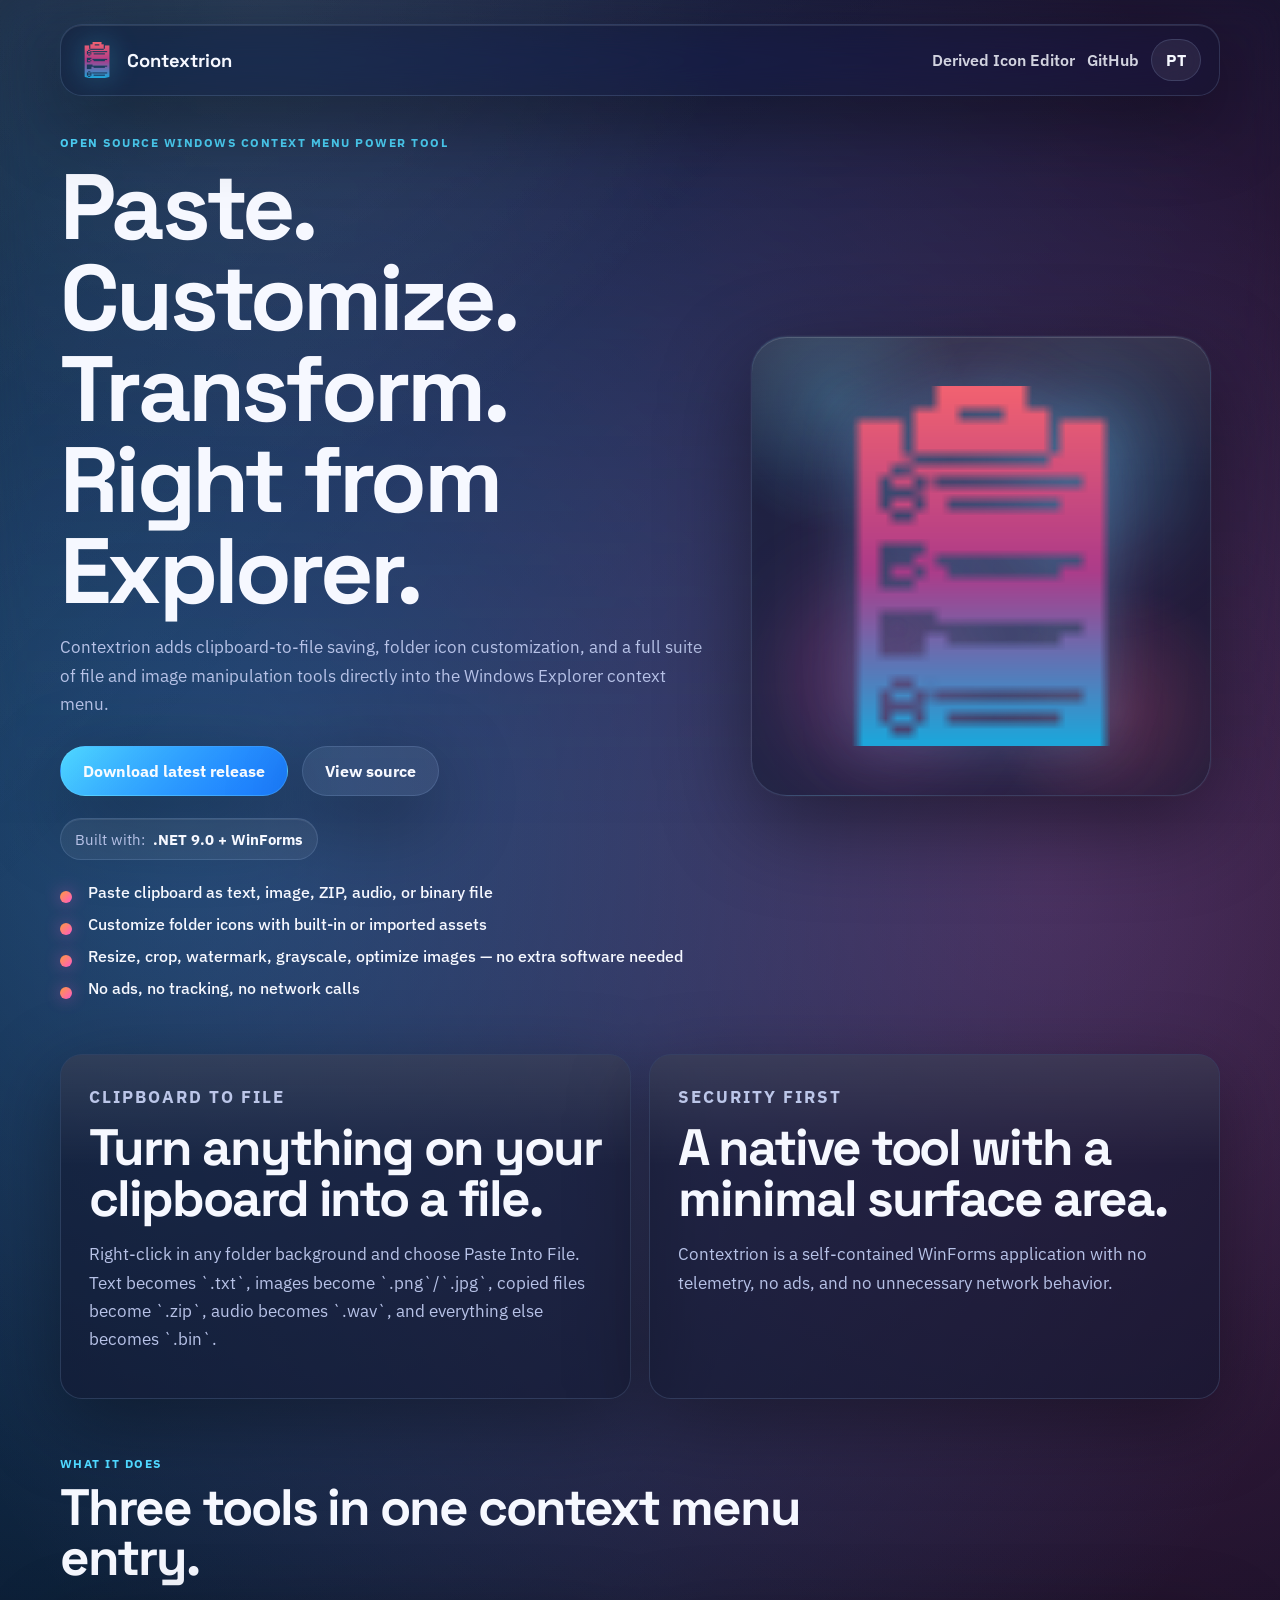
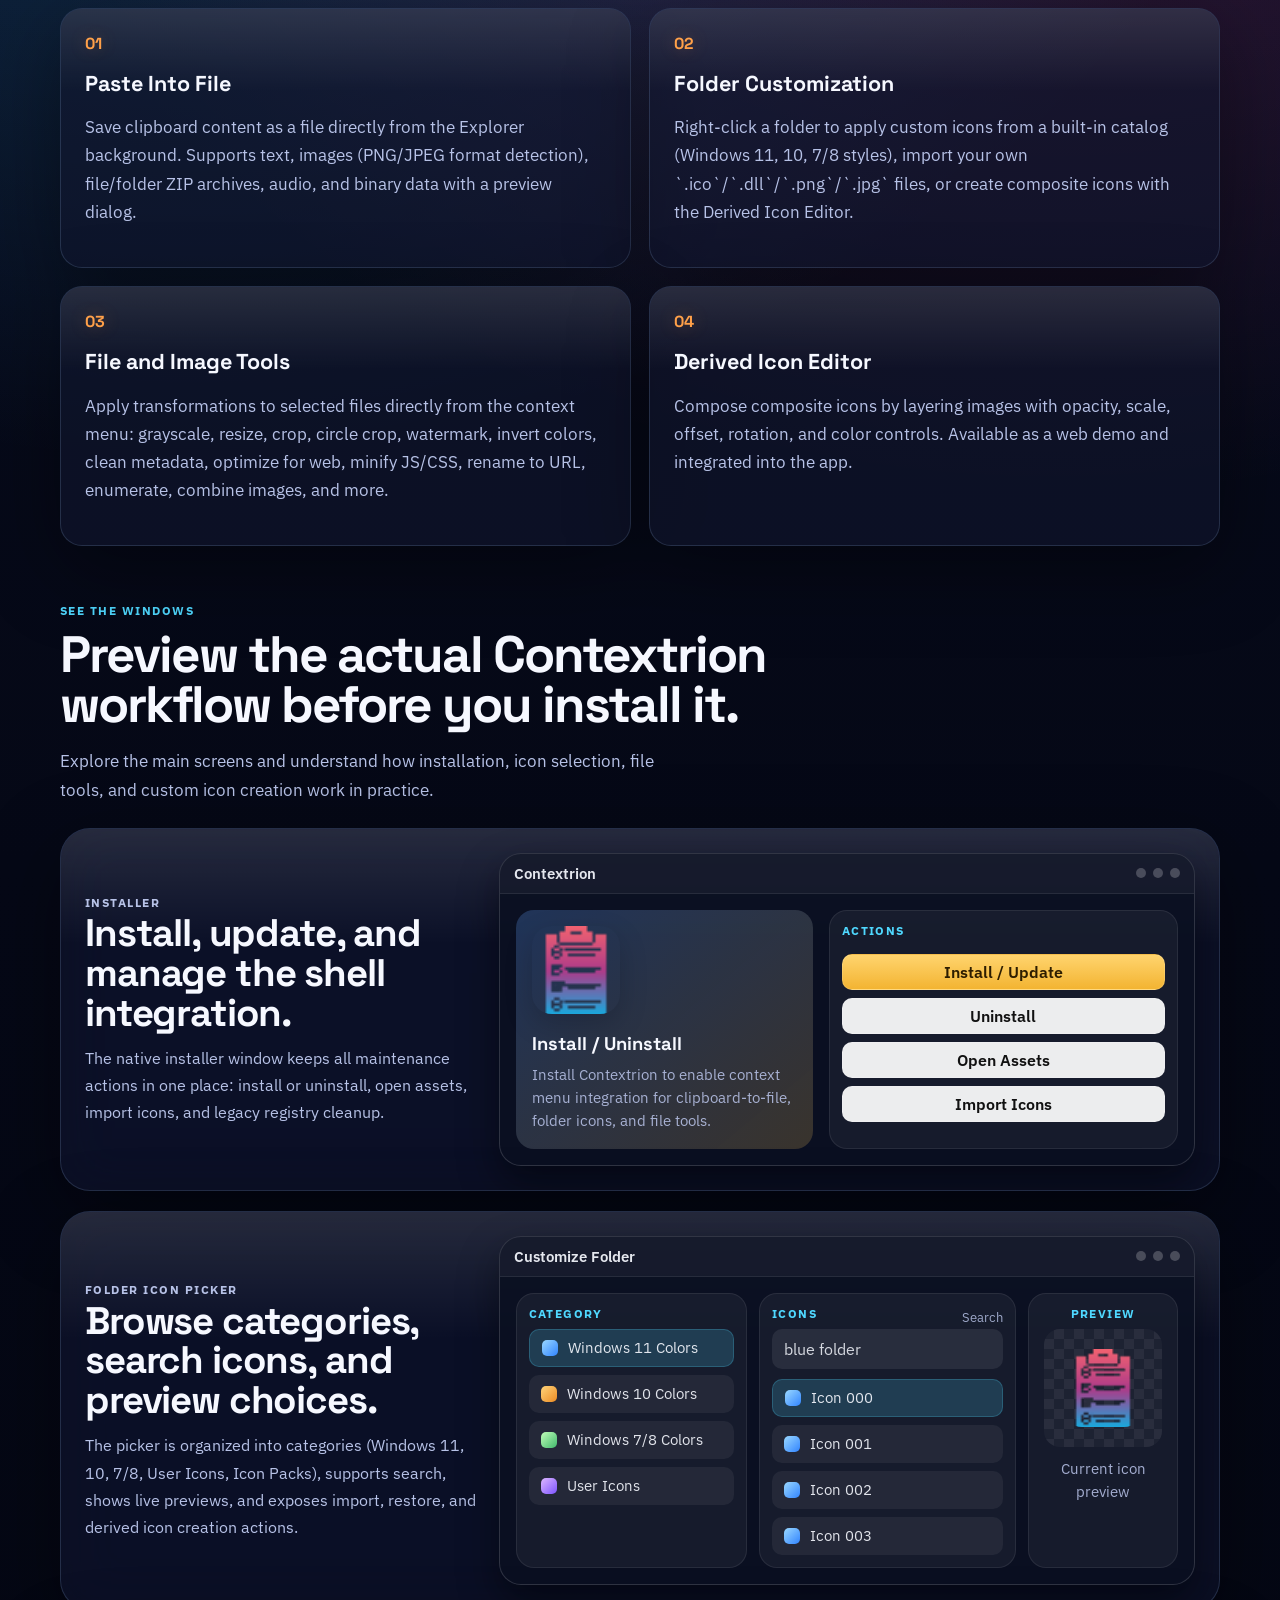
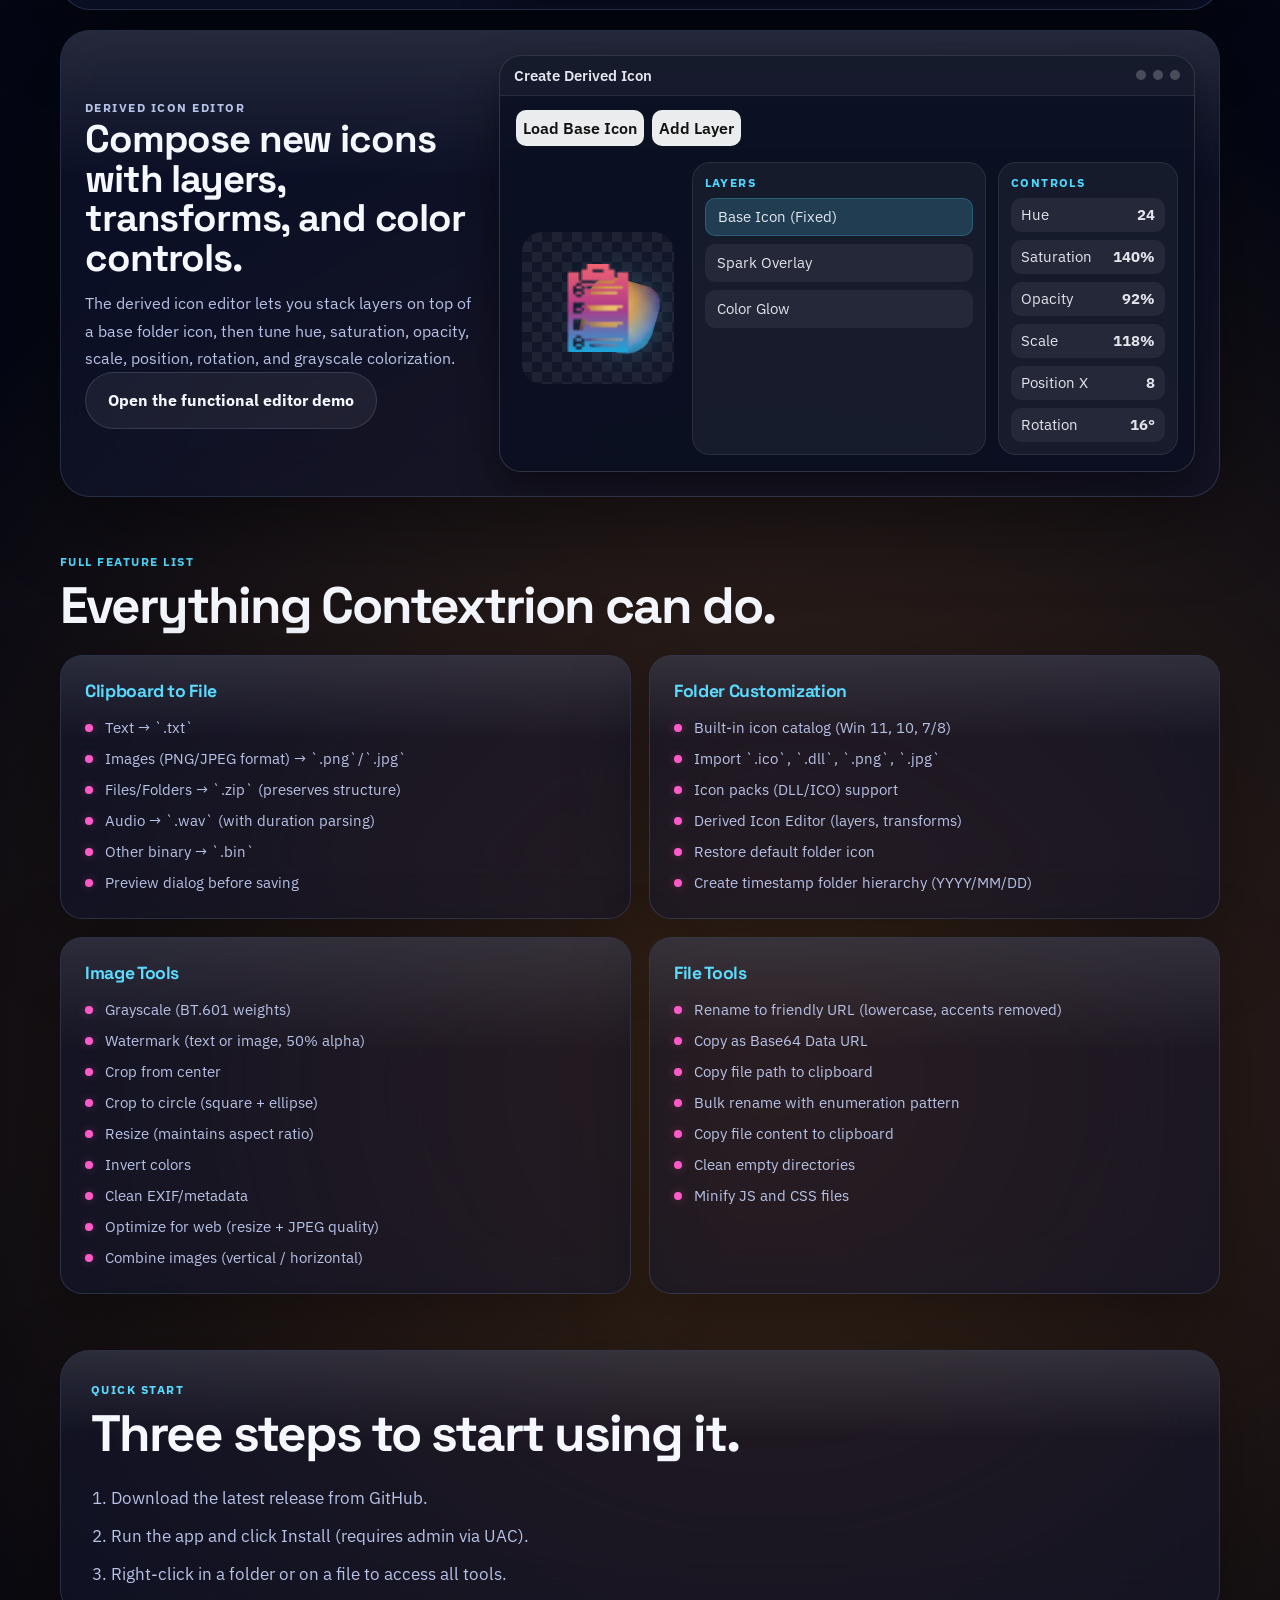
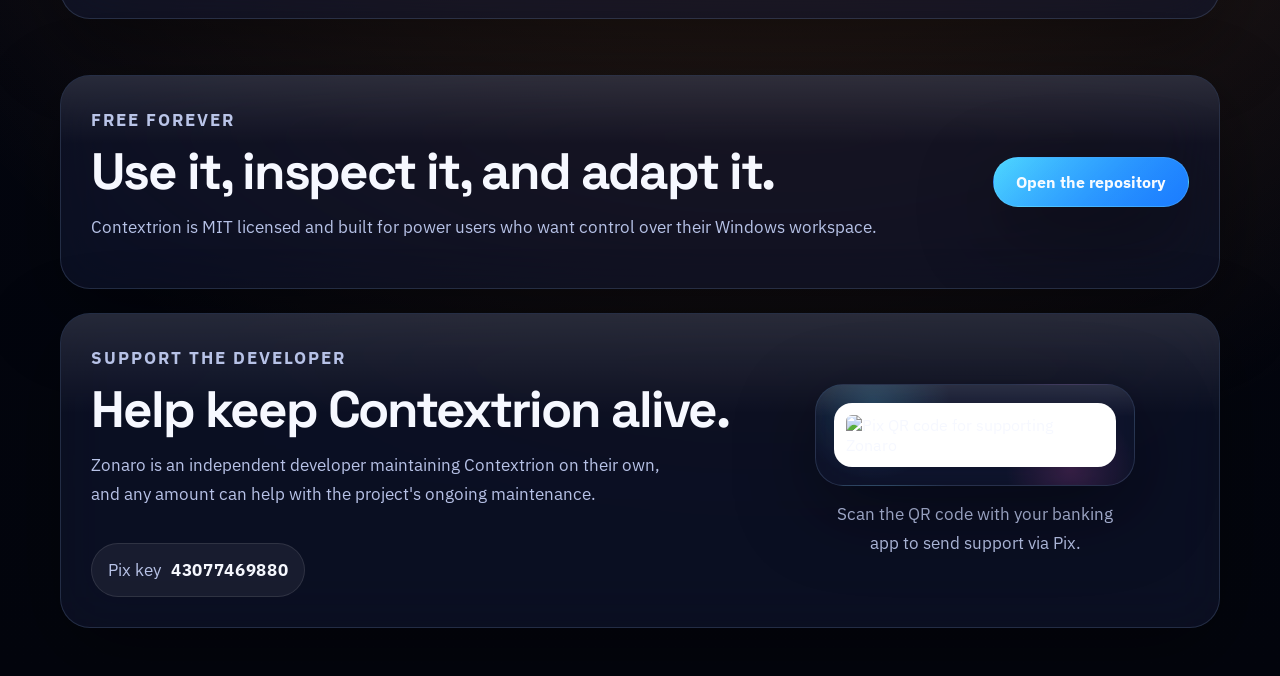
==== docs/index.html @ 63c1441b "Clean commit without large files" ====
<!DOCTYPE html>
<html lang="en">
<head>
  <meta charset="UTF-8">
  <meta name="viewport" content="width=device-width, initial-scale=1.0">
  <title>Contextrion | Clipboard to File, Folder Icons, and File Tools for Windows</title>
  <meta
    name="description"
    content="Contextrion is a free open source Windows app that saves clipboard content as files, customizes folder icons, and provides integrated file and image manipulation tools via the Explorer context menu."
  >
  <meta
    name="keywords"
    content="Contextrion, clipboard to file, Windows context menu, folder icon changer, image tools, resize, crop, watermark, Windows customization, paste into file, personalizar pastas, ícones de pasta, ferramentas de imagem"
  >
  <meta name="robots" content="index, follow">
  <meta name="author" content="Zonaro">
  <meta name="application-name" content="Contextrion">
  <meta name="theme-color" content="#0a1024">
  <meta property="og:type" content="website">
  <meta property="og:site_name" content="Contextrion">
  <meta property="og:title" content="Contextrion | Clipboard to File, Folder Icons, and File Tools for Windows">
  <meta
    property="og:description"
    content="Free open source Windows tool: save clipboard as files, customize folder icons, and access image/file manipulation tools directly from the Explorer context menu."
  >
  <meta property="og:image" content="icon.png">
  <meta property="og:image:alt" content="Contextrion application icon">
  <meta property="og:locale" content="en_US">
  <meta property="og:locale:alternate" content="pt_BR">
  <meta name="twitter:card" content="summary">
  <meta name="twitter:title" content="Contextrion | Clipboard to File, Folder Icons, and File Tools for Windows">
  <meta
    name="twitter:description"
    content="Free open source Windows tool: save clipboard as files, customize folder icons, and access image/file manipulation tools directly from the Explorer context menu."
  >
  <meta name="twitter:image" content="icon.png">
  <link rel="preconnect" href="https://fonts.googleapis.com">
  <link rel="preconnect" href="https://fonts.gstatic.com" crossorigin>
  <link
    href="https://fonts.googleapis.com/css2?family=Space+Grotesk:wght@400;500;700&family=IBM+Plex+Sans:wght@400;500;600&display=swap"
    rel="stylesheet"
  >
  <link rel="icon" type="image/x-icon" href="icon.ico">
  <link rel="icon" type="image/png" href="icon.png">
  <script type="application/ld+json">
    {
      "@context": "https://schema.org",
      "@type": "SoftwareApplication",
      "name": "Contextrion",
      "applicationCategory": "UtilitiesApplication",
      "operatingSystem": "Windows 10, Windows 11",
      "description": "Free open source Windows tool that saves clipboard content as files, customizes folder icons, and provides image/file manipulation tools via the Explorer context menu.",
      "inLanguage": ["en", "pt-BR"],
      "image": "https://github.com/zonaro/Contextrion/raw/main/docs/icon.png",
      "license": "https://opensource.org/licenses/MIT",
      "isAccessibleForFree": true,
      "author": {
        "@type": "Person",
        "name": "Zonaro"
      },
      "url": "https://github.com/zonaro/Contextrion"
    }
  </script>
  <link rel="stylesheet" href="styles.css">
</head>
<body>
  <div class="page-shell">
    <header class="topbar">
      <a class="brand" href="#top" aria-label="Contextrion home">
        <img class="brand-mark" src="icon.png" alt="Contextrion icon">
        <span class="brand-text">Contextrion</span>
      </a>
      <div class="topbar-actions">
        <a
          class="ghost-link"
          href="forms/editor.html"
          data-i18n="navEditor"
        >Derived Icon Editor</a>
        <a
          class="ghost-link"
          href="https://github.com/zonaro/Contextrion"
          target="_blank"
          rel="noreferrer"
          data-i18n="navGithub"
        >GitHub</a>
        <button class="language-switch" id="language-switch" type="button" aria-live="polite">
          <span data-i18n="languageButton">PT</span>
        </button>
      </div>
    </header>

    <main id="top">
      <section class="hero">
        <div class="hero-copy">
          <p class="eyebrow" data-i18n="eyebrow">Open source Windows context menu power tool</p>
          <h1 data-i18n="heroTitle">Paste. Customize. Transform. Right from Explorer.</h1>
          <p class="hero-text" data-i18n="heroText">
            Contextrion adds clipboard-to-file saving, folder icon customization, and a full suite of file and image manipulation tools directly into the Windows Explorer context menu.
          </p>
          <div class="hero-actions">
            <a
              class="button button-primary"
              href="https://github.com/zonaro/Contextrion/releases"
              target="_blank"
              rel="noreferrer"
              data-i18n="downloadCta"
            >Download latest release</a>
            <a
              class="button button-secondary"
              href="https://github.com/zonaro/Contextrion"
              target="_blank"
              rel="noreferrer"
              data-i18n="sourceCta"
            >View source</a>
          </div>
          <p class="version-badge">
            <span data-i18n="versionLabel">Built with:</span>
            <strong>.NET 9.0 + WinForms</strong>
          </p>
          <ul class="hero-points">
            <li data-i18n="heroPoint1">Paste clipboard as text, image, ZIP, audio, or binary file</li>
            <li data-i18n="heroPoint2">Customize folder icons with built-in or imported assets</li>
            <li data-i18n="heroPoint3">Resize, crop, watermark, grayscale, optimize images — no extra software needed</li>
            <li data-i18n="heroPoint4">No ads, no tracking, no network calls</li>
          </ul>
        </div>

        <div class="hero-visual">
          <div class="visual-card">
            <img
              src="icon.png"
              alt="Contextrion application icon"
              data-i18n-alt="heroImageAlt"
            >
            <div class="visual-glow visual-glow-a"></div>
            <div class="visual-glow visual-glow-b"></div>
          </div>
        </div>
      </section>

      <section class="info-grid">
        <article class="info-card">
          <p class="card-kicker" data-i18n="clipboardKicker">Clipboard to File</p>
          <h2 data-i18n="clipboardTitle">Turn anything on your clipboard into a file.</h2>
          <p data-i18n="clipboardText">
            Right-click in any folder background and choose Paste Into File. Text becomes `.txt`, images become `.png`/`.jpg`, copied files become `.zip`, audio becomes `.wav`, and everything else becomes `.bin`.
          </p>
        </article>
        <article class="info-card">
          <p class="card-kicker" data-i18n="securityKicker">Security first</p>
          <h2 data-i18n="securityTitle">A native tool with a minimal surface area.</h2>
          <p data-i18n="securityText">
            Contextrion is a self-contained WinForms application with no telemetry, no ads, and no unnecessary network behavior.
          </p>
        </article>
      </section>

      <section class="features">
        <div class="section-heading">
          <p class="eyebrow" data-i18n="sectionEyebrow">What it does</p>
          <h2 data-i18n="sectionTitle">Three tools in one context menu entry.</h2>
        </div>
        <div class="feature-list">
          <article class="feature-item">
            <span class="feature-number">01</span>
            <h3 data-i18n="feature1Title">Paste Into File</h3>
            <p data-i18n="feature1Text">
              Save clipboard content as a file directly from the Explorer background. Supports text, images (PNG/JPEG format detection), file/folder ZIP archives, audio, and binary data with a preview dialog.
            </p>
          </article>
          <article class="feature-item">
            <span class="feature-number">02</span>
            <h3 data-i18n="feature2Title">Folder Customization</h3>
            <p data-i18n="feature2Text">
              Right-click a folder to apply custom icons from a built-in catalog (Windows 11, 10, 7/8 styles), import your own `.ico`/`.dll`/`.png`/`.jpg` files, or create composite icons with the Derived Icon Editor.
            </p>
          </article>
          <article class="feature-item">
            <span class="feature-number">03</span>
            <h3 data-i18n="feature3Title">File and Image Tools</h3>
            <p data-i18n="feature3Text">
              Apply transformations to selected files directly from the context menu: grayscale, resize, crop, circle crop, watermark, invert colors, clean metadata, optimize for web, minify JS/CSS, rename to URL, enumerate, combine images, and more.
            </p>
          </article>
          <article class="feature-item">
            <span class="feature-number">04</span>
            <h3 data-i18n="feature4Title">Derived Icon Editor</h3>
            <p data-i18n="feature4Text">
              Compose composite icons by layering images with opacity, scale, offset, rotation, and color controls. Available as a web demo and integrated into the app.
            </p>
          </article>
        </div>
      </section>

      <section class="window-showcase">
        <div class="section-heading">
          <p class="eyebrow" data-i18n="showcaseEyebrow">See the windows</p>
          <h2 data-i18n="showcaseTitle">Preview the actual Contextrion workflow before you install it.</h2>
          <p class="showcase-intro" data-i18n="showcaseText">
            Explore the main screens and understand how installation, icon selection, file tools, and custom icon creation work in practice.
          </p>
        </div>

        <div class="showcase-grid">
          <article class="demo-card">
            <div class="demo-copy">
              <p class="card-kicker" data-i18n="installerKicker">Installer</p>
              <h3 data-i18n="installerTitle">Install, update, and manage the shell integration.</h3>
              <p data-i18n="installerText">
                The native installer window keeps all maintenance actions in one place: install or uninstall, open assets, import icons, and legacy registry cleanup.
              </p>
            </div>
            <div class="demo-window installer-demo" aria-label="Installer window preview">
              <div class="demo-window-titlebar">
                <span>Contextrion</span>
                <div class="window-dots" aria-hidden="true"><span></span><span></span><span></span></div>
              </div>
              <div class="installer-demo-body">
                <div class="installer-demo-hero">
                  <img src="icon.png" alt="Contextrion icon" data-i18n-alt="installerIconAlt">
                  <h4>Install / Uninstall</h4>
                  <p data-i18n="installerDemoCaption">Install Contextrion to enable context menu integration for clipboard-to-file, folder icons, and file tools.</p>
                </div>
                <div class="installer-demo-actions">
                  <span class="demo-panel-title" data-i18n="actionsLabel">Actions</span>
                  <button class="demo-button demo-button-primary">Install / Update</button>
                  <button class="demo-button">Uninstall</button>
                  <button class="demo-button">Open Assets</button>
                  <button class="demo-button">Import Icons</button>
                </div>
              </div>
            </div>
          </article>

          <article class="demo-card">
            <div class="demo-copy">
              <p class="card-kicker" data-i18n="pickerKicker">Folder Icon Picker</p>
              <h3 data-i18n="pickerTitle">Browse categories, search icons, and preview choices.</h3>
              <p data-i18n="pickerText">
                The picker is organized into categories (Windows 11, 10, 7/8, User Icons, Icon Packs), supports search, shows live previews, and exposes import, restore, and derived icon creation actions.
              </p>
            </div>
            <div class="demo-window picker-demo" aria-label="Icon picker window preview">
              <div class="demo-window-titlebar">
                <span>Customize Folder</span>
                <div class="window-dots" aria-hidden="true"><span></span><span></span><span></span></div>
              </div>
              <div class="picker-demo-body">
                <div class="picker-column">
                  <span class="demo-panel-title" data-i18n="categoryLabel">Category</span>
                  <div class="demo-list">
                    <div class="demo-list-item active"><span class="demo-swatch blue"></span>Windows 11 Colors</div>
                    <div class="demo-list-item"><span class="demo-swatch warm"></span>Windows 10 Colors</div>
                    <div class="demo-list-item"><span class="demo-swatch green"></span>Windows 7/8 Colors</div>
                    <div class="demo-list-item"><span class="demo-swatch violet"></span>User Icons</div>
                  </div>
                </div>
                <div class="picker-column">
                  <div class="picker-topline">
                    <span class="demo-panel-title" data-i18n="iconsLabel">Icons</span>
                    <span class="picker-search" data-i18n="searchLabel">Search</span>
                  </div>
                  <div class="picker-searchbox">blue folder</div>
                  <div class="demo-list">
                    <div class="demo-list-item active"><span class="demo-swatch blue"></span>Icon 000</div>
                    <div class="demo-list-item"><span class="demo-swatch blue"></span>Icon 001</div>
                    <div class="demo-list-item"><span class="demo-swatch blue"></span>Icon 002</div>
                    <div class="demo-list-item"><span class="demo-swatch blue"></span>Icon 003</div>
                  </div>
                </div>
                <div class="picker-preview">
                  <span class="demo-panel-title" data-i18n="previewLabel">Preview</span>
                  <div class="picker-preview-box">
                    <img src="icon.png" alt="Contextrion icon" data-i18n-alt="pickerPreviewAlt">
                  </div>
                  <p data-i18n="pickerPreviewText">Current icon preview</p>
                </div>
              </div>
            </div>
          </article>

          <article class="demo-card">
            <div class="demo-copy">
              <p class="card-kicker" data-i18n="editorKicker">Derived Icon Editor</p>
              <h3 data-i18n="editorTitle">Compose new icons with layers, transforms, and color controls.</h3>
              <p data-i18n="editorText">
                The derived icon editor lets you stack layers on top of a base folder icon, then tune hue, saturation, opacity, scale, position, rotation, and grayscale colorization.
              </p>
              <p class="demo-link-row">
                <a class="button button-secondary demo-link-button" href="forms/editor.html" data-i18n="editorOpenLink">Open the functional editor demo</a>
              </p>
            </div>
            <div class="demo-window editor-demo" aria-label="Derived icon editor preview">
              <div class="demo-window-titlebar">
                <span>Create Derived Icon</span>
                <div class="window-dots" aria-hidden="true"><span></span><span></span><span></span></div>
              </div>
              <div class="editor-demo-toolbar">
                <button class="demo-chip" data-i18n="loadBaseLabel">Load Base Icon</button>
                <button class="demo-chip" data-i18n="addLayerLabel">Add Layer</button>
              </div>
              <div class="editor-demo-body">
                <div class="editor-preview">
                  <div class="editor-canvas">
                    <img class="editor-base" src="icon.png" alt="Contextrion icon" data-i18n-alt="editorPreviewAlt">
                    <div class="editor-overlay"></div>
                  </div>
                </div>
                <div class="editor-layers">
                  <span class="demo-panel-title" data-i18n="layersLabel">Layers</span>
                  <div class="demo-list">
                    <div class="demo-list-item active">Base Icon (Fixed)</div>
                    <div class="demo-list-item">Spark Overlay</div>
                    <div class="demo-list-item">Color Glow</div>
                  </div>
                </div>
                <div class="editor-controls">
                  <span class="demo-panel-title" data-i18n="controlsLabel">Controls</span>
                  <div class="control-row"><span>Hue</span><strong>24</strong></div>
                  <div class="control-row"><span>Saturation</span><strong>140%</strong></div>
                  <div class="control-row"><span>Opacity</span><strong>92%</strong></div>
                  <div class="control-row"><span>Scale</span><strong>118%</strong></div>
                  <div class="control-row"><span>Position X</span><strong>8</strong></div>
                  <div class="control-row"><span>Rotation</span><strong>16°</strong></div>
                </div>
              </div>
            </div>
          </article>
        </div>
      </section>

      <section class="feature-matrix">
        <div class="section-heading">
          <p class="eyebrow" data-i18n="matrixEyebrow">Full feature list</p>
          <h2 data-i18n="matrixTitle">Everything Contextrion can do.</h2>
        </div>
        <div class="matrix-grid">
          <div class="matrix-category">
            <h3 data-i18n="matrixClipboard">Clipboard to File</h3>
            <ul>
              <li data-i18n="matrix1">Text → `.txt`</li>
              <li data-i18n="matrix2">Images (PNG/JPEG format) → `.png`/`.jpg`</li>
              <li data-i18n="matrix3">Files/Folders → `.zip` (preserves structure)</li>
              <li data-i18n="matrix4">Audio → `.wav` (with duration parsing)</li>
              <li data-i18n="matrix5">Other binary → `.bin`</li>
              <li data-i18n="matrix6">Preview dialog before saving</li>
            </ul>
          </div>
          <div class="matrix-category">
            <h3 data-i18n="matrixFolder">Folder Customization</h3>
            <ul>
              <li data-i18n="matrix7">Built-in icon catalog (Win 11, 10, 7/8)</li>
              <li data-i18n="matrix8">Import `.ico`, `.dll`, `.png`, `.jpg`</li>
              <li data-i18n="matrix9">Icon packs (DLL/ICO) support</li>
              <li data-i18n="matrix10">Derived Icon Editor (layers, transforms)</li>
              <li data-i18n="matrix11">Restore default folder icon</li>
              <li data-i18n="matrix12">Create timestamp folder hierarchy (YYYY/MM/DD)</li>
            </ul>
          </div>
          <div class="matrix-category">
            <h3 data-i18n="matrixImage">Image Tools</h3>
            <ul>
              <li data-i18n="matrix13">Grayscale (BT.601 weights)</li>
              <li data-i18n="matrix14">Watermark (text or image, 50% alpha)</li>
              <li data-i18n="matrix15">Crop from center</li>
              <li data-i18n="matrix16">Crop to circle (square + ellipse)</li>
              <li data-i18n="matrix17">Resize (maintains aspect ratio)</li>
              <li data-i18n="matrix18">Invert colors</li>
              <li data-i18n="matrix19">Clean EXIF/metadata</li>
              <li data-i18n="matrix20">Optimize for web (resize + JPEG quality)</li>
              <li data-i18n="matrix21">Combine images (vertical / horizontal)</li>
            </ul>
          </div>
          <div class="matrix-category">
            <h3 data-i18n="matrixFile">File Tools</h3>
            <ul>
              <li data-i18n="matrix22">Rename to friendly URL (lowercase, accents removed)</li>
              <li data-i18n="matrix23">Copy as Base64 Data URL</li>
              <li data-i18n="matrix24">Copy file path to clipboard</li>
              <li data-i18n="matrix25">Bulk rename with enumeration pattern</li>
              <li data-i18n="matrix26">Copy file content to clipboard</li>
              <li data-i18n="matrix27">Clean empty directories</li>
              <li data-i18n="matrix28">Minify JS and CSS files</li>
            </ul>
          </div>
        </div>
      </section>

      <section class="steps">
        <div class="section-heading">
          <p class="eyebrow" data-i18n="stepsEyebrow">Quick start</p>
          <h2 data-i18n="stepsTitle">Three steps to start using it.</h2>
        </div>
        <ol class="steps-list">
          <li data-i18n="step1">Download the latest release from GitHub.</li>
          <li data-i18n="step2">Run the app and click Install (requires admin via UAC).</li>
          <li data-i18n="step3">Right-click in a folder or on a file to access all tools.</li>
        </ol>
      </section>

      <section class="cta-panel">
        <div>
          <p class="eyebrow" data-i18n="ctaEyebrow">Free forever</p>
          <h2 data-i18n="ctaTitle">Use it, inspect it, and adapt it.</h2>
          <p data-i18n="ctaText">
            Contextrion is MIT licensed and built for power users who want control over their Windows workspace.
          </p>
        </div>
        <a
          class="button button-primary"
          href="https://github.com/zonaro/Contextrion"
          target="_blank"
          rel="noreferrer"
          data-i18n="ctaButton"
        >Open the repository</a>
      </section>

      <section class="support-panel" aria-labelledby="support-title">
        <div class="support-copy">
          <p class="eyebrow" data-i18n="supportEyebrow">Support the developer</p>
          <h2 id="support-title" data-i18n="supportTitle">Help keep Contextrion alive.</h2>
          <p class="support-text" data-i18n="supportText">
            Zonaro is an independent developer maintaining Contextrion on their own, and any amount can help with the project's ongoing maintenance.
          </p>
          <p class="support-keyline">
            <span data-i18n="supportKeyLabel">Pix key</span>
            <strong id="pix-key">43077469880</strong>
          </p>
        </div>
        <div class="support-qr-card">
          <div class="support-qr-frame">
            <img
              id="pix-qr-image"
              class="support-qr-image"
              alt="Pix QR code for supporting Zonaro"
              data-i18n-alt="supportQrAlt"
            >
          </div>
          <p class="support-qr-caption" data-i18n="supportQrCaption">
            Scan the QR code with your banking app to send support via Pix.
          </p>
        </div>
      </section>
    </main>
  </div>

  <script src="script.js"></script>
</body>
</html>
---- docs/styles.css ----
:root {
  --bg: #050816;
  --bg-deep: #03050d;
  --surface: rgba(18, 24, 48, 0.58);
  --surface-strong: rgba(24, 32, 63, 0.76);
  --surface-soft: rgba(255, 255, 255, 0.07);
  --text: #f6f8ff;
  --muted: #b7c2e7;
  --line: rgba(166, 205, 255, 0.16);
  --primary: #4fd8ff;
  --primary-deep: #1b7cff;
  --secondary: #ff5ac8;
  --warm: #ff9a3d;
  --glow-blue: rgba(53, 174, 255, 0.36);
  --glow-pink: rgba(255, 90, 200, 0.28);
  --glow-warm: rgba(255, 154, 61, 0.24);
  --shadow: 0 24px 80px rgba(0, 0, 0, 0.38);
  --radius-xl: 30px;
  --radius-lg: 22px;
  --radius-md: 16px;
}

* {
  box-sizing: border-box;
}

html {
  scroll-behavior: smooth;
}

body {
  margin: 0;
  font-family: "IBM Plex Sans", sans-serif;
  color: var(--text);
  background:
    radial-gradient(circle at 15% 15%, var(--glow-blue), transparent 26%),
    radial-gradient(circle at 82% 16%, var(--glow-pink), transparent 26%),
    radial-gradient(circle at 60% 78%, var(--glow-warm), transparent 24%),
    linear-gradient(180deg, #0a1024 0%, var(--bg) 45%, var(--bg-deep) 100%);
  min-height: 100vh;
}

body::before {
  content: "";
  position: fixed;
  inset: 0;
  pointer-events: none;
  background:
    linear-gradient(135deg, rgba(255, 255, 255, 0.05), transparent 42%),
    radial-gradient(circle at 20% 0%, rgba(255, 255, 255, 0.08), transparent 34%);
}

body::after {
  content: "";
  position: fixed;
  inset: 0;
  pointer-events: none;
  backdrop-filter: blur(18px) saturate(140%);
  mask-image: linear-gradient(180deg, rgba(0, 0, 0, 0.3), transparent 92%);
}

.page-shell {
  width: min(1160px, calc(100% - 32px));
  margin: 0 auto;
  padding: 24px 0 48px;
  position: relative;
  z-index: 1;
}

.topbar {
  position: relative;
  z-index: 100;
  display: flex;
  align-items: center;
  justify-content: space-between;
  gap: 16px;
  padding: 14px 18px;
  margin-bottom: 18px;
  border: 1px solid var(--line);
  border-radius: 22px;
  background: rgba(17, 22, 44, 0.42);
  backdrop-filter: blur(26px) saturate(150%);
  box-shadow: inset 0 1px 0 rgba(255, 255, 255, 0.1), var(--shadow);
}

.brand {
  display: inline-flex;
  align-items: center;
  gap: 12px;
  color: var(--text);
  text-decoration: none;
  font-family: "Space Grotesk", sans-serif;
  font-size: 1.15rem;
  font-weight: 700;
}

.brand-mark {
  width: 36px;
  height: 36px;
  border-radius: 10px;
  object-fit: cover;
  filter: drop-shadow(0 0 14px rgba(79, 216, 255, 0.35));
}

.topbar-actions {
  display: flex;
  align-items: center;
  gap: 12px;
}

.icon-packs-menu {
  position: relative;
  z-index: 120;
}

.icon-packs-trigger {
  display: inline-flex;
  align-items: center;
  gap: 8px;
  border: 0;
  padding: 0;
  background: transparent;
  cursor: pointer;
  font: inherit;
}

.icon-packs-trigger::after {
  content: "";
  width: 8px;
  height: 8px;
  border-right: 1.5px solid currentColor;
  border-bottom: 1.5px solid currentColor;
  transform: rotate(45deg) translateY(-1px);
  opacity: 0.7;
  transition: transform 180ms ease;
}

.icon-packs-trigger[aria-expanded="true"]::after {
  transform: rotate(225deg) translateY(-1px);
}

.icon-packs-dropdown {
  position: absolute;
  top: calc(100% + 14px);
  right: 0;
  z-index: 140;
  width: min(360px, calc(100vw - 32px));
  max-height: min(70vh, 520px);
  overflow: auto;
  padding: 14px;
  border: 1px solid var(--line);
  border-radius: 18px;
  background: rgba(8, 12, 28, 0.96);
  backdrop-filter: blur(26px) saturate(160%);
  box-shadow: var(--shadow);
}

.icon-packs-status,
.icon-pack-empty {
  margin: 0;
  color: var(--muted);
  line-height: 1.6;
}

.icon-packs-list {
  display: grid;
  gap: 10px;
}

.icon-pack-group {
  border: 1px solid rgba(255, 255, 255, 0.08);
  border-radius: 14px;
  background: rgba(255, 255, 255, 0.04);
  overflow: hidden;
}

.icon-pack-summary {
  display: flex;
  align-items: center;
  justify-content: space-between;
  gap: 10px;
  width: 100%;
  padding: 12px 14px;
  border: 0;
  background: transparent;
  color: var(--text);
  cursor: pointer;
  font: inherit;
  font-weight: 600;
  text-align: left;
}

.icon-pack-summary::after {
  content: "+";
  color: var(--primary);
  font-size: 1.1rem;
  line-height: 1;
}

.icon-pack-summary[aria-expanded="true"]::after {
  content: "-";
}

.icon-pack-files {
  display: grid;
  gap: 8px;
  padding: 0 10px 10px;
}

.icon-pack-files[hidden] {
  display: none;
}

.icon-pack-download {
  display: flex;
  align-items: center;
  justify-content: space-between;
  gap: 12px;
  width: 100%;
  padding: 11px 12px;
  border: 1px solid rgba(255, 255, 255, 0.08);
  border-radius: 12px;
  background: rgba(255, 255, 255, 0.06);
  color: var(--text);
  cursor: pointer;
  font: inherit;
  text-align: left;
  transition: transform 180ms ease, background-color 180ms ease, border-color 180ms ease;
}

.icon-pack-download:hover {
  transform: translateY(-1px);
  background: rgba(79, 216, 255, 0.14);
  border-color: rgba(79, 216, 255, 0.28);
}

.icon-pack-download:disabled {
  opacity: 0.72;
  cursor: wait;
}

.icon-pack-file-name {
  font-weight: 600;
  word-break: break-word;
}

.icon-pack-file-meta {
  color: var(--primary);
  font-size: 0.84rem;
  white-space: nowrap;
}

.ghost-link,
.language-switch,
.button {
  transition: transform 180ms ease, box-shadow 180ms ease, background-color 180ms ease, color 180ms ease;
}

.ghost-link {
  color: var(--text);
  text-decoration: none;
  font-weight: 600;
  opacity: 0.84;
}

.language-switch {
  border: 1px solid var(--line);
  background: rgba(255, 255, 255, 0.07);
  color: var(--text);
  padding: 10px 14px;
  border-radius: 999px;
  cursor: pointer;
  font: inherit;
  font-weight: 700;
}

.hero,
.info-grid,
.features,
.steps,
.cta-panel,
.support-panel {
  animation: rise-in 700ms ease both;
}

.hero {
  display: grid;
  grid-template-columns: 1.15fr 0.85fr;
  gap: 36px;
  align-items: center;
  padding: 20px 0 44px;
}

.eyebrow,
.card-kicker {
  margin: 0 0 12px;
  text-transform: uppercase;
  letter-spacing: 0.12em;
  font-size: 0.78rem;
  font-weight: 700;
  color: var(--primary);
}

.hero h1,
.section-heading h2,
.info-card h2,
.cta-panel h2,
.support-panel h2 {
  font-family: "Space Grotesk", sans-serif;
  line-height: 0.98;
  letter-spacing: -0.04em;
}

.hero h1 {
  margin: 0;
  font-size: clamp(3rem, 8vw, 5.8rem);
  max-width: 10ch;
}

.hero-text,
.info-card p,
.feature-item p,
.cta-panel p,
.support-panel p,
.steps-list {
  color: var(--muted);
  font-size: 1.04rem;
  line-height: 1.7;
}

.hero-copy {
  position: relative;
}

.hero-actions {
  display: flex;
  flex-wrap: wrap;
  gap: 14px;
  margin: 28px 0 22px;
}

.version-badge {
  display: inline-flex;
  align-items: center;
  gap: 8px;
  margin: 0 0 22px;
  padding: 10px 14px;
  border: 1px solid var(--line);
  border-radius: 999px;
  background: rgba(255, 255, 255, 0.06);
  color: var(--muted);
  font-size: 0.96rem;
  box-shadow: inset 0 1px 0 rgba(255, 255, 255, 0.08);
}

.version-badge strong {
  color: var(--text);
}

.button {
  display: inline-flex;
  align-items: center;
  justify-content: center;
  border-radius: 999px;
  padding: 14px 22px;
  text-decoration: none;
  font-weight: 700;
  box-shadow: var(--shadow);
}

.button-primary {
  background:
    linear-gradient(135deg, rgba(79, 216, 255, 0.3), rgba(27, 124, 255, 0.82)),
    linear-gradient(135deg, var(--primary), var(--primary-deep));
  color: #f7fbff;
  border: 1px solid rgba(124, 220, 255, 0.24);
}

.button-secondary {
  background: rgba(255, 255, 255, 0.06);
  color: var(--text);
  border: 1px solid var(--line);
}

.hero-points {
  display: grid;
  gap: 12px;
  padding: 0;
  margin: 0;
  list-style: none;
}

.hero-points li {
  position: relative;
  padding-left: 28px;
  color: var(--text);
  font-weight: 500;
}

.hero-points li::before {
  content: "";
  position: absolute;
  left: 0;
  top: 0.55em;
  width: 12px;
  height: 12px;
  border-radius: 50%;
  background: linear-gradient(135deg, var(--warm), var(--secondary));
  box-shadow: 0 0 16px rgba(255, 90, 200, 0.45);
}

.hero-visual {
  display: flex;
  justify-content: center;
}

.visual-card,
.info-card,
.feature-item,
.steps,
.cta-panel,
.support-panel,
.support-qr-frame {
  border: 1px solid var(--line);
  background: var(--surface);
  backdrop-filter: blur(28px) saturate(160%);
  box-shadow: var(--shadow);
  position: relative;
  overflow: hidden;
}

.visual-card::before,
.info-card::before,
.feature-item::before,
.steps::before,
.cta-panel::before,
.support-panel::before,
.support-qr-frame::before {
  content: "";
  position: absolute;
  inset: 0;
  background: linear-gradient(180deg, rgba(255, 255, 255, 0.11), transparent 32%);
  pointer-events: none;
}

.visual-card {
  width: min(100%, 460px);
  min-height: 460px;
  display: grid;
  place-items: center;
  padding: 34px;
  border-radius: 36px;
  background:
    radial-gradient(circle at 80% 82%, rgba(255, 88, 120, 0.18), transparent 24%),
    radial-gradient(circle at 18% 14%, rgba(79, 216, 255, 0.22), transparent 24%),
    rgba(17, 22, 44, 0.56);
  box-shadow:
    inset 0 1px 0 rgba(255, 255, 255, 0.14),
    0 28px 90px rgba(0, 0, 0, 0.44),
    0 0 0 1px rgba(255, 255, 255, 0.03);
}

.visual-card img {
  display: block;
  width: min(100%, 360px);
  height: auto;
  position: relative;
  z-index: 2;
  filter:
    drop-shadow(0 0 26px rgba(79, 216, 255, 0.28))
    drop-shadow(0 0 48px rgba(255, 90, 200, 0.16));
}

.visual-glow {
  position: absolute;
  border-radius: 999px;
  filter: blur(42px);
  pointer-events: none;
}

.visual-glow-a {
  width: 180px;
  height: 180px;
  top: 40px;
  right: 28px;
  background: rgba(79, 216, 255, 0.24);
}

.visual-glow-b {
  width: 180px;
  height: 180px;
  left: 34px;
  bottom: 28px;
  background: rgba(255, 90, 200, 0.18);
}

.info-grid {
  display: grid;
  grid-template-columns: repeat(2, minmax(0, 1fr));
  gap: 18px;
  margin: 12px 0 56px;
}

.info-card {
  padding: 28px;
  border-radius: var(--radius-lg);
}

.info-card h2,
.section-heading h2,
.cta-panel h2,
.support-panel h2 {
  margin: 0 0 14px;
  font-size: clamp(2rem, 4vw, 3.2rem);
}

.section-heading {
  max-width: 760px;
  margin-bottom: 24px;
}

.features {
  margin-bottom: 56px;
}

.feature-list {
  display: grid;
  grid-template-columns: repeat(2, minmax(0, 1fr));
  gap: 18px;
}

.feature-item {
  padding: 24px;
  border-radius: var(--radius-lg);
}

.window-showcase {
  margin-bottom: 56px;
}

.showcase-intro {
  max-width: 62ch;
  color: var(--muted);
  font-size: 1.04rem;
  line-height: 1.7;
}

.showcase-grid {
  display: grid;
  gap: 20px;
}

.demo-card {
  display: grid;
  grid-template-columns: minmax(0, 0.72fr) minmax(0, 1.28fr);
  gap: 22px;
  align-items: center;
  padding: 24px;
  border: 1px solid var(--line);
  border-radius: var(--radius-xl);
  background: var(--surface);
  backdrop-filter: blur(28px) saturate(160%);
  box-shadow: var(--shadow);
  position: relative;
  overflow: hidden;
}

.demo-card::before {
  content: "";
  position: absolute;
  inset: 0;
  background: linear-gradient(180deg, rgba(255, 255, 255, 0.11), transparent 32%);
  pointer-events: none;
}

.demo-copy {
  position: relative;
  z-index: 1;
}

.demo-copy h3 {
  margin: 0 0 12px;
  font-size: clamp(1.6rem, 3vw, 2.4rem);
  font-family: "Space Grotesk", sans-serif;
  line-height: 1.04;
  letter-spacing: -0.03em;
}

.demo-copy p {
  margin: 0;
  color: var(--muted);
  line-height: 1.7;
}

.demo-link-row {
  margin-top: 18px;
}

.demo-link-button {
  min-width: 0;
  box-shadow: none;
}

.demo-window {
  position: relative;
  z-index: 1;
  border: 1px solid rgba(255, 255, 255, 0.15);
  border-radius: 22px;
  overflow: hidden;
  background: rgba(11, 16, 34, 0.88);
  box-shadow: 0 18px 40px rgba(0, 0, 0, 0.45);
}

.demo-window-titlebar {
  display: flex;
  align-items: center;
  justify-content: space-between;
  gap: 12px;
  padding: 10px 14px;
  border-bottom: 1px solid rgba(255, 255, 255, 0.08);
  font-size: 0.92rem;
  font-weight: 600;
  color: rgba(246, 248, 255, 0.92);
  background: rgba(255, 255, 255, 0.04);
}

.window-dots {
  display: flex;
  gap: 7px;
}

.window-dots span {
  width: 10px;
  height: 10px;
  border-radius: 999px;
  background: rgba(255, 255, 255, 0.22);
}

.installer-demo-body,
.picker-demo-body,
.editor-demo-body {
  padding: 16px;
}

.installer-demo-body {
  display: grid;
  grid-template-columns: minmax(0, 0.92fr) minmax(0, 1.08fr);
  gap: 16px;
}

.installer-demo-hero {
  padding: 16px;
  border-radius: 18px;
  background:
    linear-gradient(140deg, rgba(73, 146, 255, 0.22), rgba(255, 194, 64, 0.16)),
    rgba(255, 255, 255, 0.04);
}

.installer-demo-hero img {
  width: 88px;
  height: 88px;
  border-radius: 20px;
  box-shadow: 0 10px 28px rgba(0, 0, 0, 0.18);
}

.installer-demo-hero h4 {
  margin: 14px 0 8px;
  font-size: 1.15rem;
  font-family: "Space Grotesk", sans-serif;
}

.installer-demo-hero p,
.picker-preview p {
  margin: 0;
  color: rgba(183, 194, 231, 0.88);
  line-height: 1.55;
  font-size: 0.94rem;
}

.installer-demo-actions,
.picker-column,
.picker-preview,
.editor-layers,
.editor-controls {
  padding: 12px;
  border-radius: 18px;
  background: rgba(255, 255, 255, 0.05);
  border: 1px solid rgba(255, 255, 255, 0.08);
}

.installer-demo-actions {
  display: grid;
  gap: 8px;
  align-content: start;
}

.demo-panel-title {
  display: block;
  margin-bottom: 8px;
  color: var(--primary);
  text-transform: uppercase;
  letter-spacing: 0.12em;
  font-size: 0.72rem;
  font-weight: 700;
}

.demo-button,
.demo-chip {
  display: inline-flex;
  align-items: center;
  justify-content: center;
  min-height: 36px;
  border-radius: 10px;
  border: 1px solid rgba(255, 255, 255, 0.12);
  background: rgba(255, 255, 255, 0.92);
  color: #111111;
  font: inherit;
  font-weight: 600;
}

.demo-button-primary {
  background: linear-gradient(180deg, #ffd46e, #f3b432);
  color: #2d1d00;
}

.picker-demo-body {
  display: grid;
  grid-template-columns: minmax(0, 0.9fr) minmax(0, 1fr) 150px;
  gap: 12px;
}

.picker-topline {
  display: flex;
  align-items: center;
  justify-content: space-between;
  gap: 10px;
}

.picker-search {
  color: rgba(183, 194, 231, 0.84);
  font-size: 0.8rem;
}

.picker-searchbox {
  margin-bottom: 10px;
  padding: 10px 12px;
  border-radius: 10px;
  background: rgba(255, 255, 255, 0.08);
  color: rgba(246, 248, 255, 0.84);
}

.demo-list {
  display: grid;
  gap: 8px;
}

.demo-list-item {
  display: flex;
  align-items: center;
  gap: 10px;
  min-height: 38px;
  padding: 0 12px;
  border-radius: 10px;
  background: rgba(255, 255, 255, 0.06);
  color: rgba(246, 248, 255, 0.9);
  font-size: 0.92rem;
}

.demo-list-item.active {
  background: rgba(79, 216, 255, 0.18);
  border: 1px solid rgba(79, 216, 255, 0.22);
}

.demo-swatch {
  width: 16px;
  height: 16px;
  border-radius: 5px;
  flex: 0 0 auto;
}

.demo-swatch.blue { background: linear-gradient(135deg, #9ad8ff, #3184ff); }
.demo-swatch.warm { background: linear-gradient(135deg, #ffd47a, #eb8b24); }
.demo-swatch.green { background: linear-gradient(135deg, #c1ffb8, #40b86c); }
.demo-swatch.violet { background: linear-gradient(135deg, #ddb7ff, #7d54ff); }

.picker-preview {
  text-align: center;
}

.picker-preview-box {
  width: 118px;
  height: 118px;
  margin: 8px auto 10px;
  border-radius: 16px;
  display: grid;
  place-items: center;
  background:
    linear-gradient(45deg, rgba(255, 255, 255, 0.05) 25%, transparent 25%, transparent 75%, rgba(255, 255, 255, 0.05) 75%),
    linear-gradient(45deg, rgba(255, 255, 255, 0.05) 25%, transparent 25%, transparent 75%, rgba(255, 255, 255, 0.05) 75%),
    rgba(255, 255, 255, 0.03);
  background-size: 20px 20px;
  background-position: 0 0, 10px 10px;
}

.picker-preview-box img {
  width: 78px;
  height: 78px;
  border-radius: 18px;
}

.editor-demo-toolbar {
  display: flex;
  gap: 8px;
  padding: 14px 16px 0;
}

.editor-demo-body {
  display: grid;
  grid-template-columns: 164px minmax(0, 1fr) 180px;
  gap: 12px;
}

.editor-preview,
.editor-canvas {
  display: grid;
  place-items: center;
}

.editor-canvas {
  width: 152px;
  height: 152px;
  margin: 0 auto;
  border-radius: 20px;
  background:
    linear-gradient(45deg, rgba(255, 255, 255, 0.05) 25%, transparent 25%, transparent 75%, rgba(255, 255, 255, 0.05) 75%),
    linear-gradient(45deg, rgba(255, 255, 255, 0.05) 25%, transparent 25%, transparent 75%, rgba(255, 255, 255, 0.05) 75%),
    rgba(255, 255, 255, 0.03);
  background-size: 20px 20px;
  background-position: 0 0, 10px 10px;
  position: relative;
  overflow: hidden;
}

.editor-base {
  width: 88px;
  height: 88px;
  border-radius: 18px;
  position: relative;
  z-index: 1;
}

.editor-overlay {
  position: absolute;
  width: 72px;
  height: 72px;
  border-radius: 22px 18px 28px 16px;
  background:
    radial-gradient(circle at 35% 35%, rgba(255, 212, 110, 0.95), rgba(255, 164, 61, 0.75) 34%, rgba(255, 90, 200, 0.2) 70%, transparent 72%),
    radial-gradient(circle at 68% 66%, rgba(79, 216, 255, 0.88), rgba(27, 124, 255, 0.28) 64%, transparent 70%);
  transform: translate(22px, 8px) rotate(16deg);
  filter: blur(0.2px) drop-shadow(0 0 18px rgba(79, 216, 255, 0.25));
}

.control-row {
  display: flex;
  align-items: center;
  justify-content: space-between;
  gap: 10px;
  min-height: 34px;
  padding: 0 10px;
  border-radius: 10px;
  background: rgba(255, 255, 255, 0.06);
  color: rgba(246, 248, 255, 0.9);
  font-size: 0.92rem;
}

.control-row + .control-row {
  margin-top: 8px;
}

.feature-number {
  display: inline-block;
  margin-bottom: 16px;
  color: var(--warm);
  font-family: "Space Grotesk", sans-serif;
  font-weight: 700;
  text-shadow: 0 0 18px rgba(255, 154, 61, 0.32);
}

.feature-item h3 {
  margin: 0 0 12px;
  font-size: 1.35rem;
  font-family: "Space Grotesk", sans-serif;
}

.steps {
  padding: 30px;
  border-radius: var(--radius-xl);
  margin-bottom: 56px;
}

.steps-list {
  margin: 18px 0 0;
  padding-left: 20px;
}

.steps-list li + li {
  margin-top: 10px;
}

.cta-panel {
  display: flex;
  align-items: center;
  justify-content: space-between;
  gap: 24px;
  padding: 30px;
  border-radius: var(--radius-xl);
}

.support-panel {
  display: grid;
  grid-template-columns: minmax(0, 1.2fr) minmax(260px, 0.8fr);
  gap: 28px;
  align-items: center;
  padding: 30px;
  border-radius: var(--radius-xl);
  margin-top: 24px;
}

.support-copy,
.support-qr-card {
  position: relative;
  z-index: 1;
}

.support-text {
  max-width: 58ch;
}

.support-keyline {
  display: inline-flex;
  flex-wrap: wrap;
  align-items: center;
  gap: 8px 10px;
  margin: 18px 0 0;
  padding: 12px 16px;
  border-radius: 999px;
  background: rgba(255, 255, 255, 0.06);
  border: 1px solid rgba(255, 255, 255, 0.1);
}

.support-keyline strong {
  color: var(--text);
  letter-spacing: 0.04em;
}

.support-qr-card {
  display: grid;
  gap: 14px;
  justify-items: center;
}

.support-qr-frame {
  width: min(100%, 320px);
  padding: 18px;
  border-radius: 28px;
  position: relative;
  overflow: hidden;
  background:
    radial-gradient(circle at 18% 18%, rgba(79, 216, 255, 0.18), transparent 28%),
    radial-gradient(circle at 80% 84%, rgba(255, 90, 200, 0.16), transparent 24%),
    rgba(17, 22, 44, 0.56);
}

.support-qr-image {
  display: block;
  width: 100%;
  height: auto;
  border-radius: 18px;
  background: #ffffff;
  padding: 12px;
}

.support-qr-caption {
  margin: 0;
  max-width: 30ch;
  text-align: center;
}

.button:hover,
.language-switch:hover,
.ghost-link:hover {
  transform: translateY(-2px);
}

.button-primary:hover {
  box-shadow: 0 28px 70px rgba(27, 124, 255, 0.28);
}

.button-secondary:hover,
.language-switch:hover {
  background: var(--surface-strong);
}

@keyframes rise-in {
  from {
    opacity: 0;
    transform: translateY(18px);
  }

  to {
    opacity: 1;
    transform: translateY(0);
  }
}

.feature-matrix {
  margin-bottom: 56px;
}

.matrix-grid {
  display: grid;
  grid-template-columns: repeat(2, minmax(0, 1fr));
  gap: 18px;
}

.matrix-category {
  padding: 24px;
  border-radius: var(--radius-lg);
  background: var(--surface);
  border: 1px solid var(--line);
  backdrop-filter: blur(28px) saturate(160%);
  box-shadow: var(--shadow);
  position: relative;
  overflow: hidden;
}

.matrix-category::before {
  content: "";
  position: absolute;
  inset: 0;
  background: linear-gradient(180deg, rgba(255, 255, 255, 0.11), transparent 32%);
  pointer-events: none;
}

.matrix-category h3 {
  margin: 0 0 14px;
  font-size: 1.1rem;
  font-family: "Space Grotesk", sans-serif;
  font-weight: 700;
  color: var(--primary);
  letter-spacing: -0.02em;
}

.matrix-category ul {
  margin: 0;
  padding: 0;
  list-style: none;
  display: grid;
  gap: 8px;
}

.matrix-category li {
  position: relative;
  padding-left: 20px;
  color: var(--muted);
  font-size: 0.96rem;
  line-height: 1.5;
}

.matrix-category li::before {
  content: "";
  position: absolute;
  left: 0;
  top: 0.5em;
  width: 8px;
  height: 8px;
  border-radius: 50%;
  background: var(--secondary);
  box-shadow: 0 0 10px rgba(255, 90, 200, 0.3);
}

@media (max-width: 900px) {
  .hero,
  .demo-card,
  .info-grid,
  .feature-list,
  .cta-panel,
  .support-panel,
  .matrix-grid {
    grid-template-columns: 1fr;
  }

  .installer-demo-body,
  .picker-demo-body,
  .editor-demo-body {
    grid-template-columns: 1fr;
  }

  .cta-panel {
    display: grid;
  }

  .hero {
    padding-top: 18px;
  }

  .hero h1 {
    max-width: none;
  }

  .visual-card {
    transform: none;
  }
}

@media (max-width: 640px) {
  .page-shell {
    width: min(100% - 20px, 1160px);
    padding-top: 14px;
  }

  .topbar {
    align-items: flex-start;
    flex-direction: column;
    padding: 16px;
  }

  .hero-actions,
  .topbar-actions {
    width: 100%;
  }

  .topbar-actions {
    flex-direction: column;
    align-items: stretch;
  }

  .icon-packs-menu {
    width: 100%;
  }

  .icon-packs-dropdown {
    position: static;
    width: 100%;
    max-height: none;
    margin-top: 12px;
  }

  .hero-actions .button,
  .topbar-actions .icon-packs-trigger,
  .topbar-actions .language-switch,
  .topbar-actions .ghost-link,
  .cta-panel .button {
    width: 100%;
  }

  .steps,
  .cta-panel,
  .support-panel,
  .demo-card,
  .info-card,
  .feature-item {
    padding: 22px;
  }

  .visual-card {
    min-height: 320px;
    padding: 22px;
  }

  .brand-mark {
    width: 32px;
    height: 32px;
  }

  .picker-preview-box,
  .editor-canvas {
    margin-left: 0;
    margin-right: auto;
  }
}
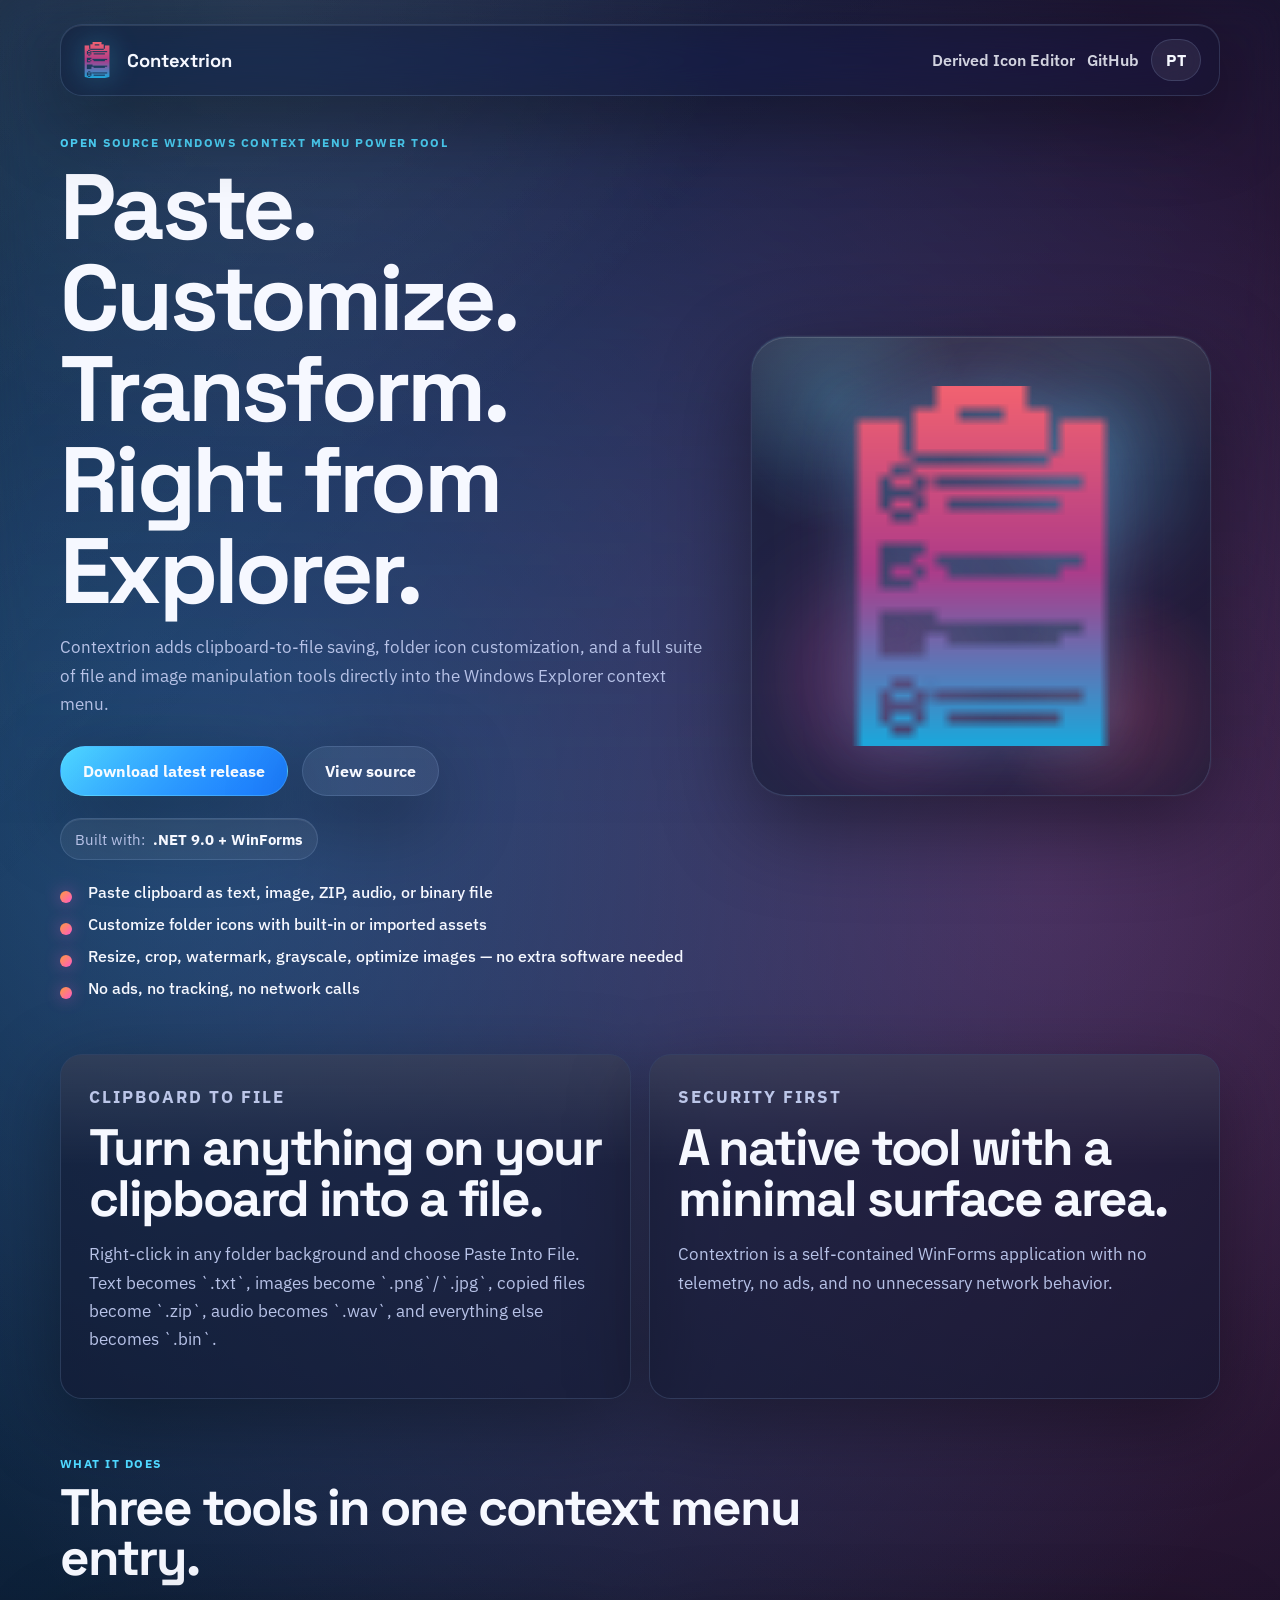
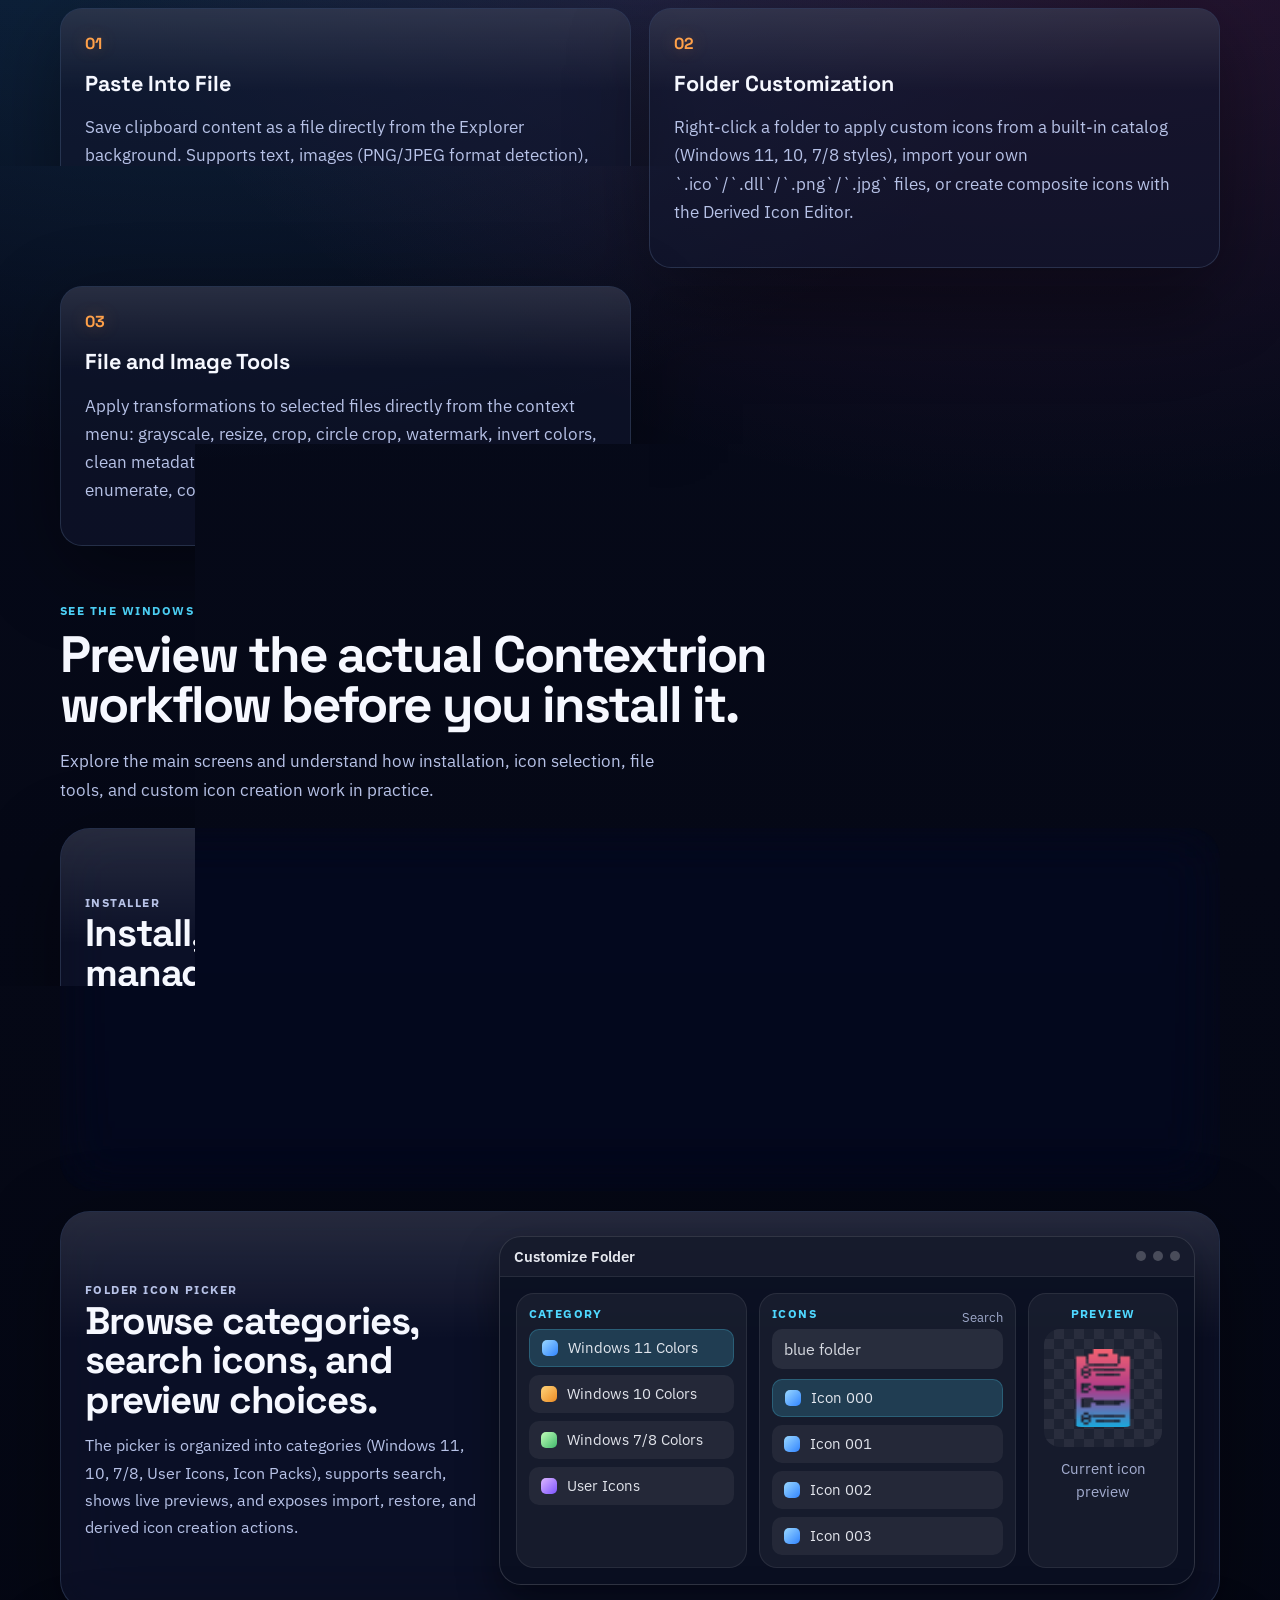
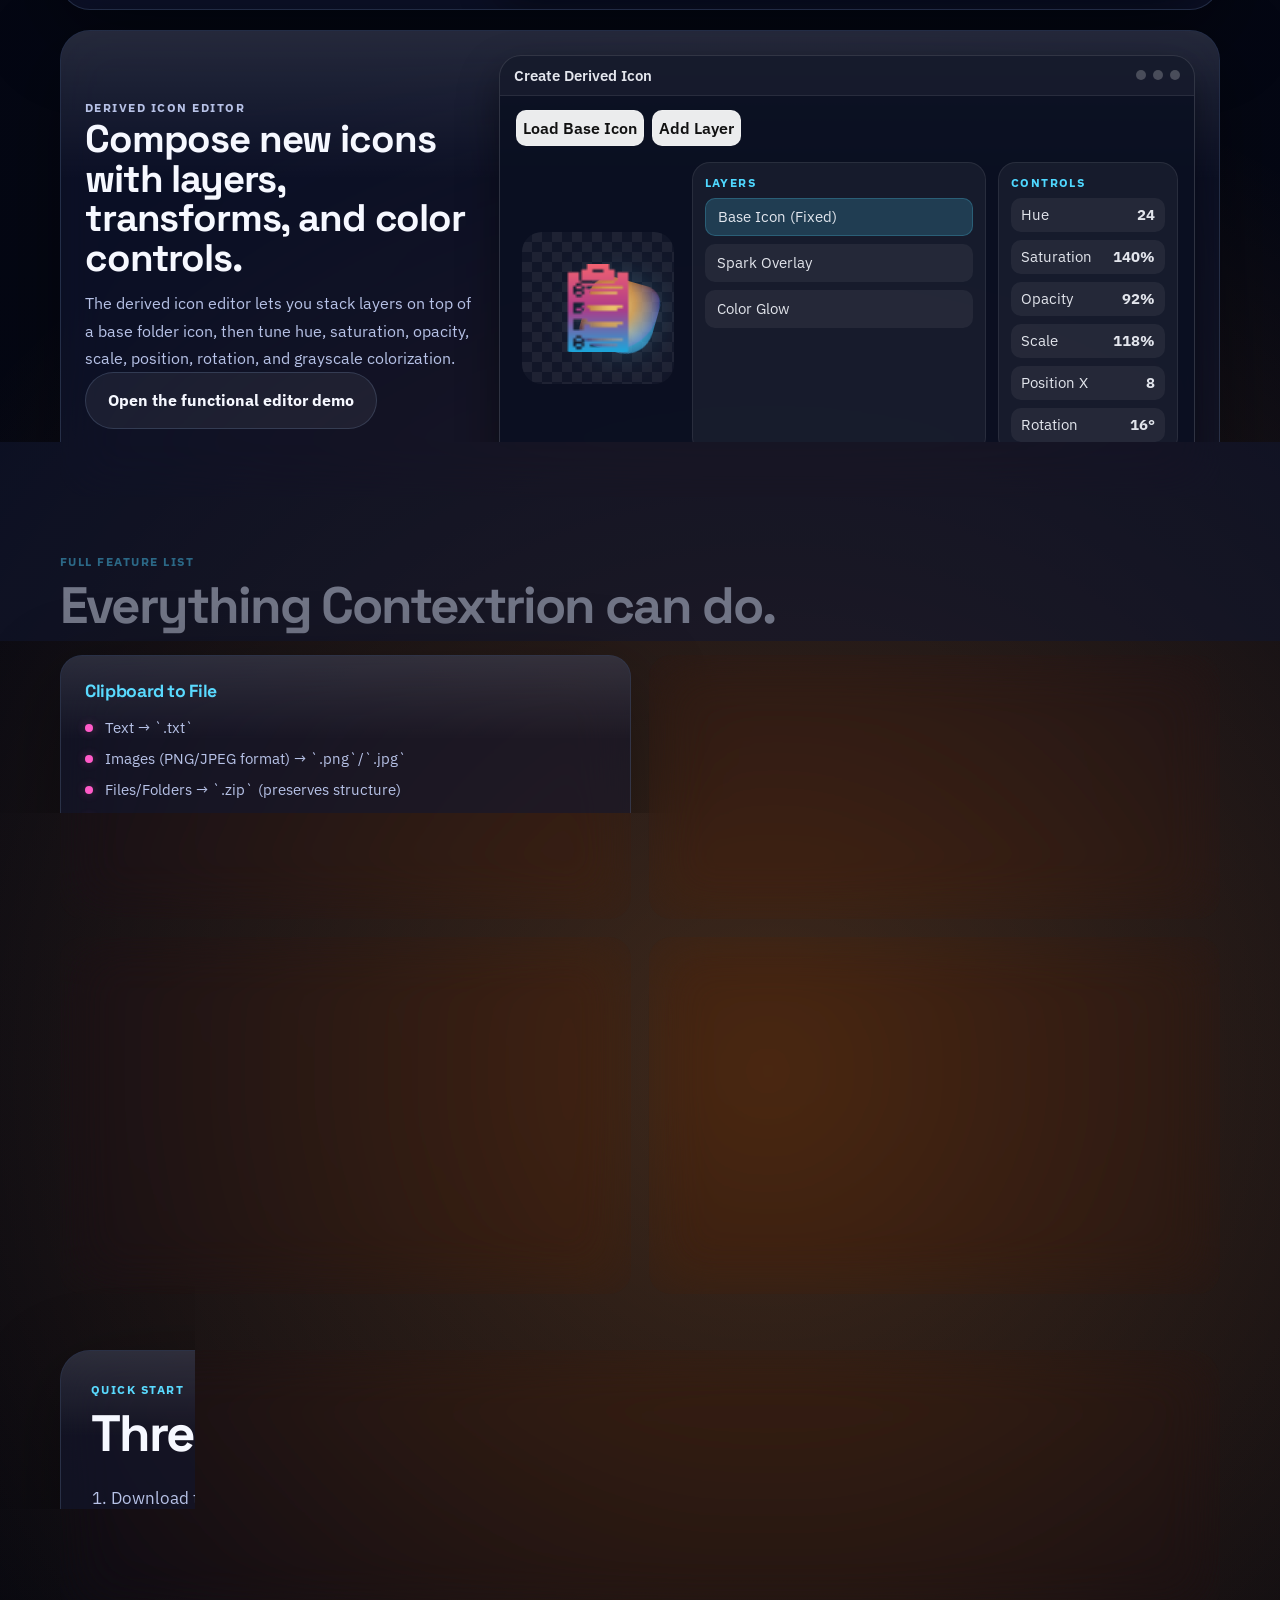
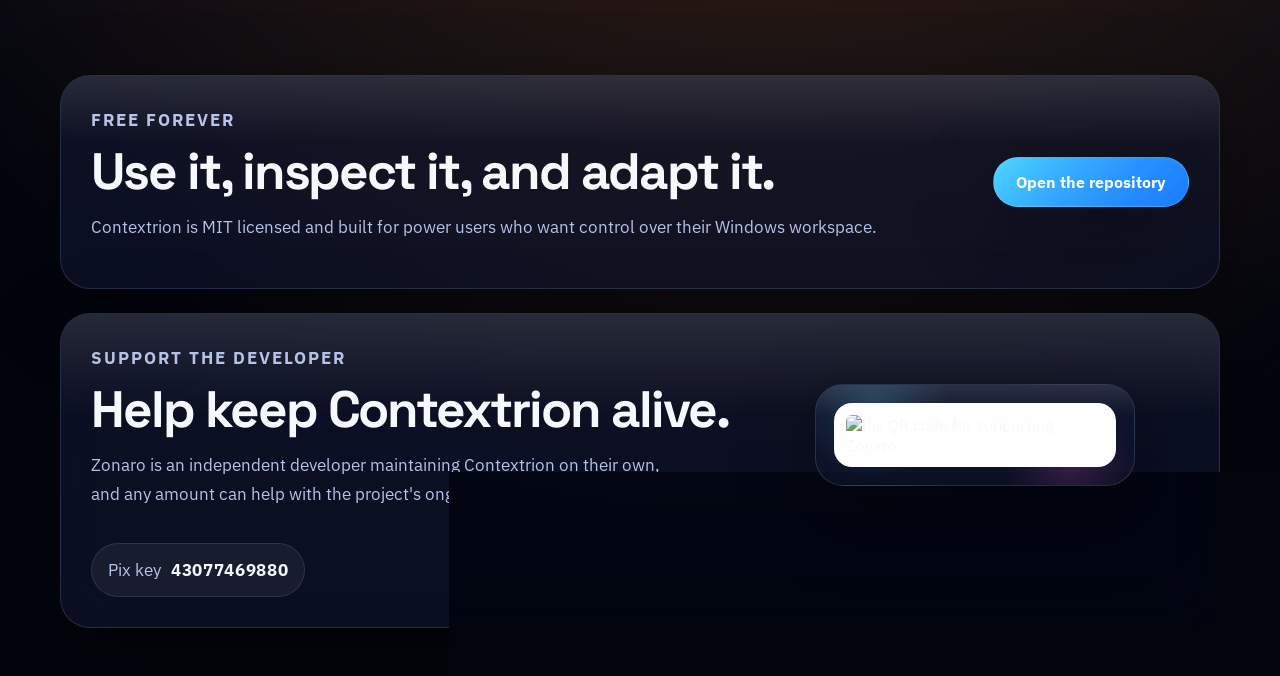
==== commit cc062082: "Update download link to point to ClickOnce publish page" ====
--- a/docs/index.html
+++ b/docs/index.html
@@ -100,7 +100,7 @@
           <div class="hero-actions">
             <a
               class="button button-primary"
-              href="https://github.com/zonaro/Contextrion/releases"
+              href="/publish/publish.html"
               target="_blank"
               rel="noreferrer"
               data-i18n="downloadCta"
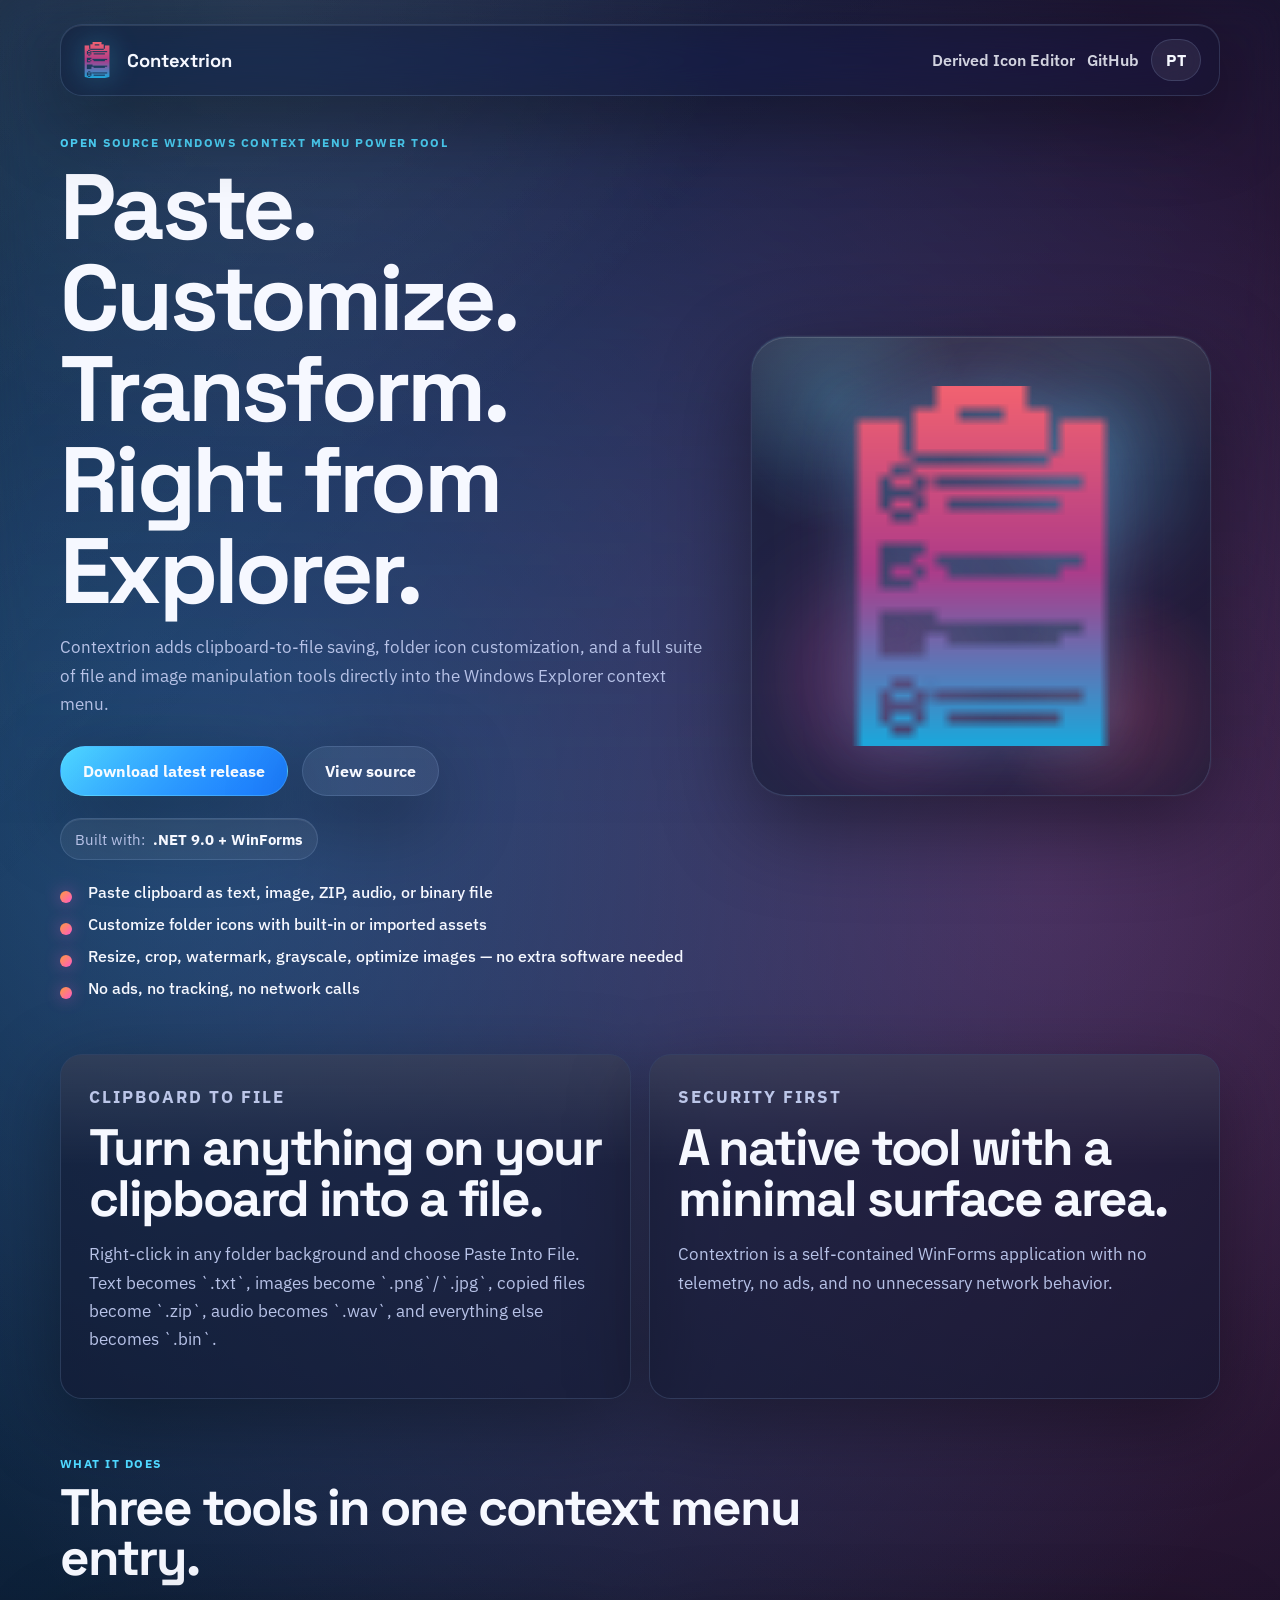
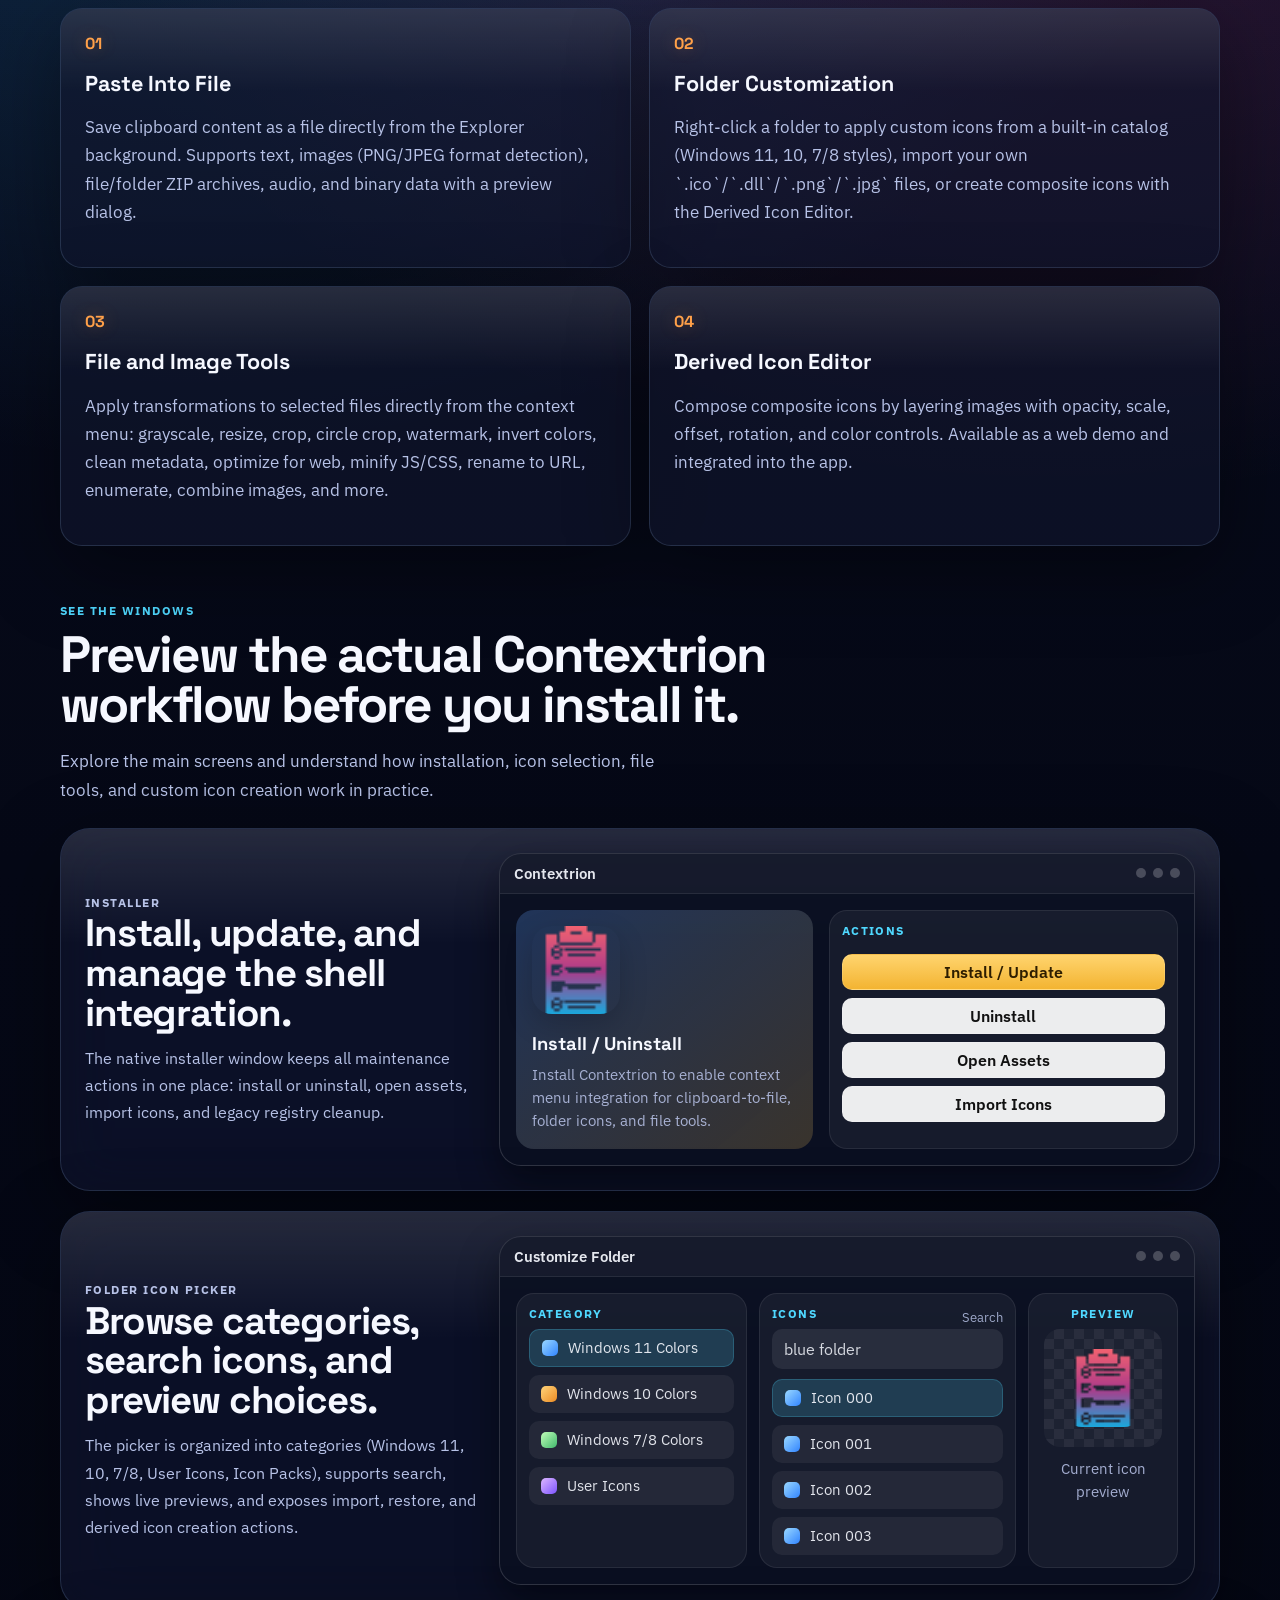
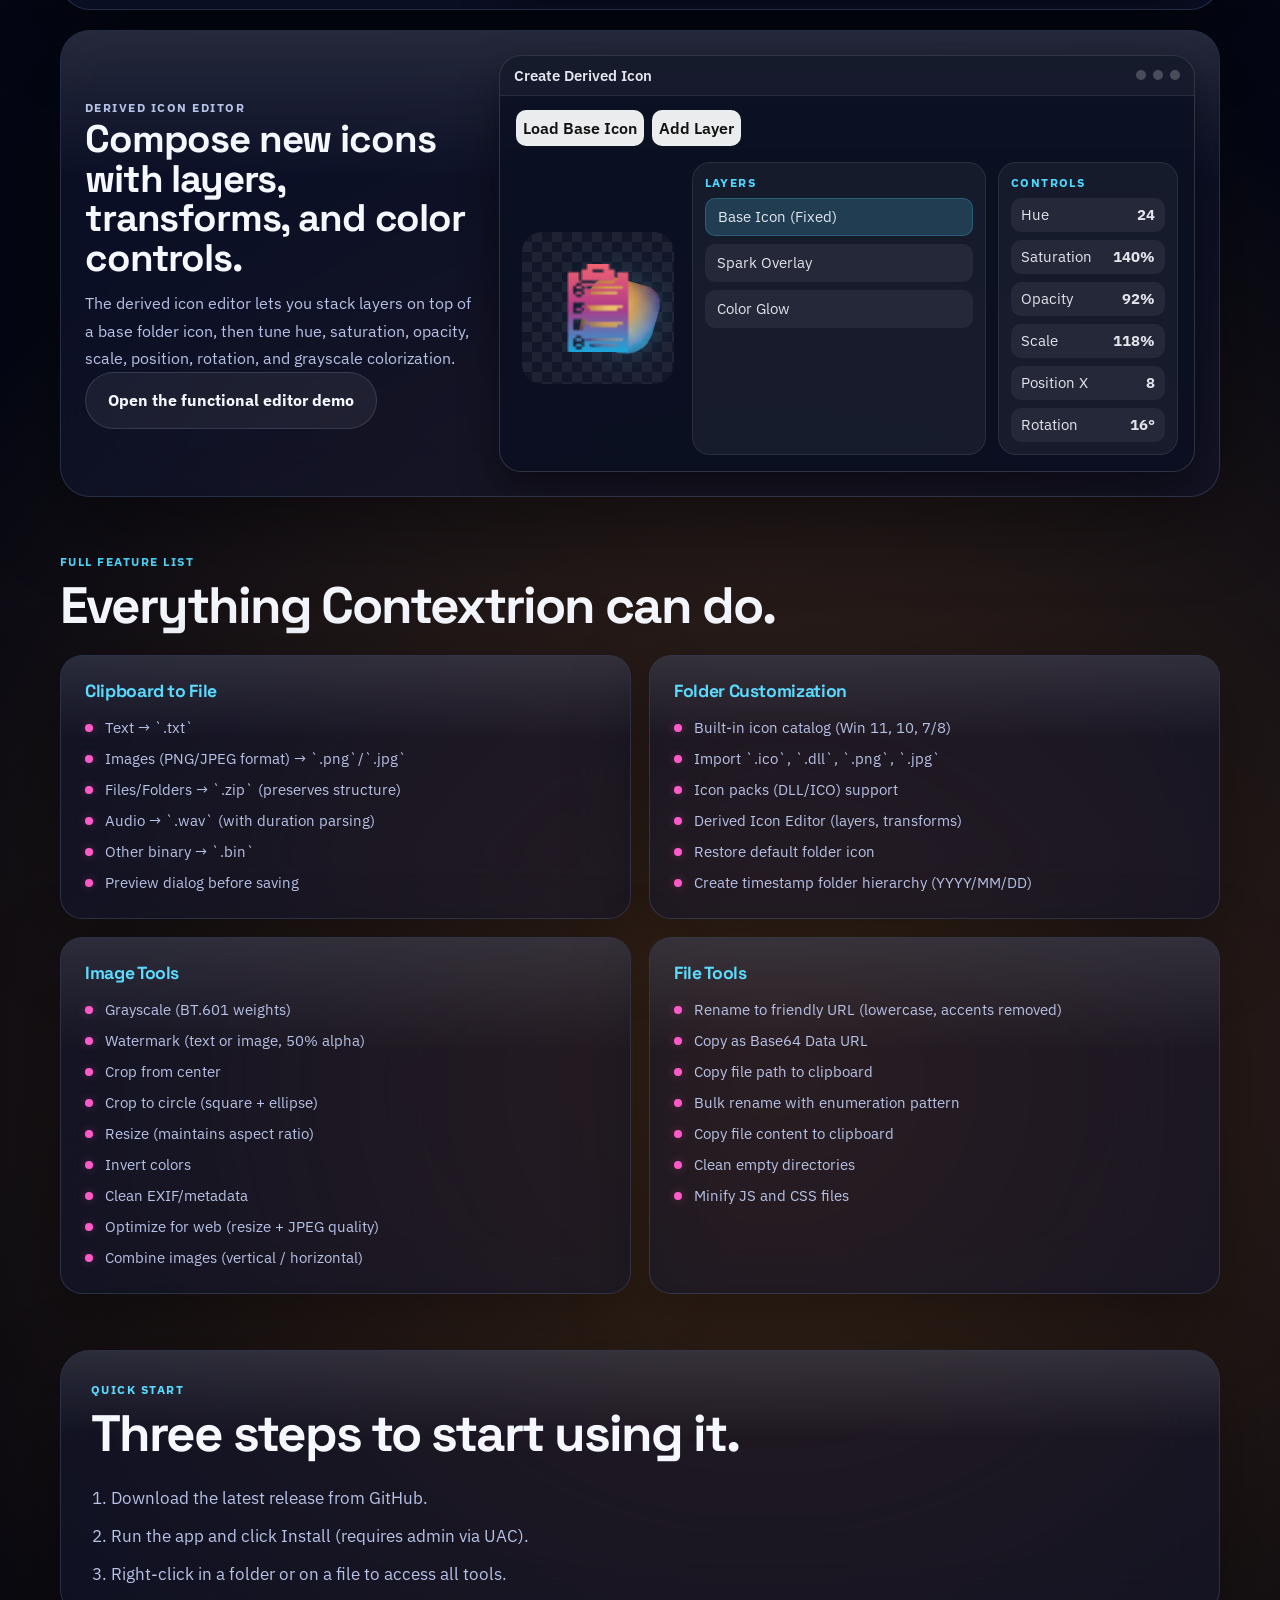
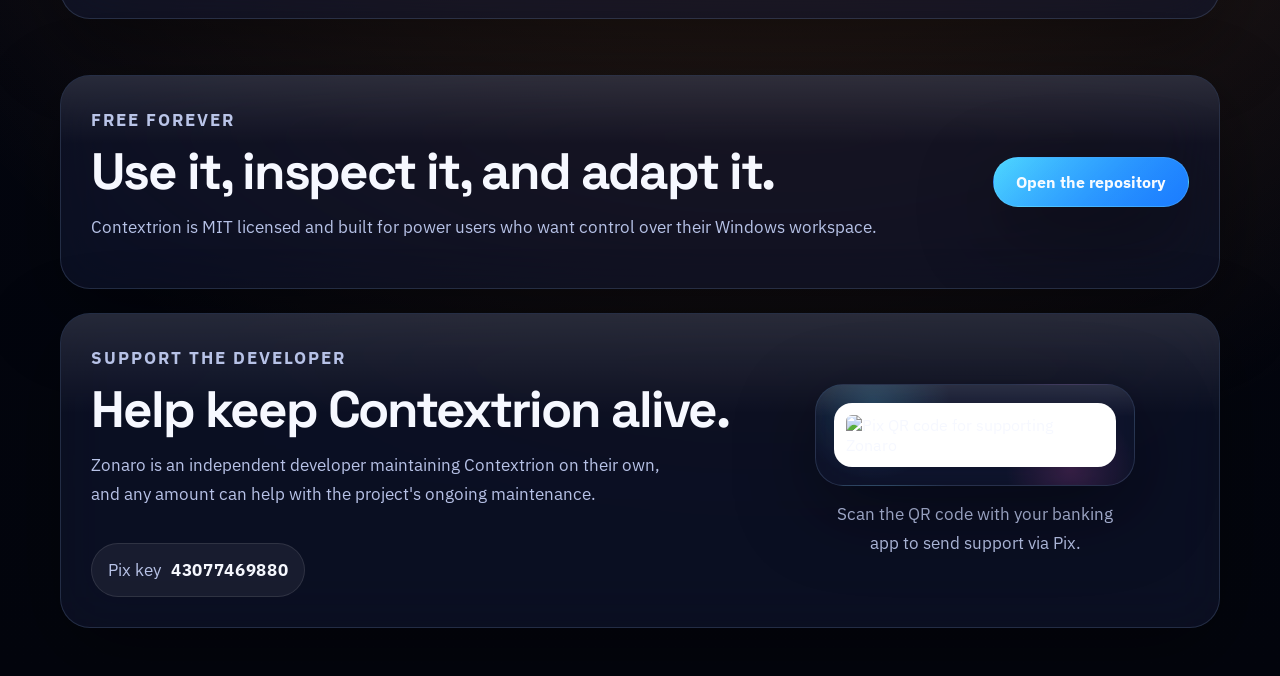
==== commit 328854b6: "Move ClickOnce publish files to docs root and update links" ====
--- a/docs/index.html
+++ b/docs/index.html
@@ -100,7 +100,7 @@
           <div class="hero-actions">
             <a
               class="button button-primary"
-              href="/publish/publish.html"
+              href="/publish.html"
               target="_blank"
               rel="noreferrer"
               data-i18n="downloadCta"
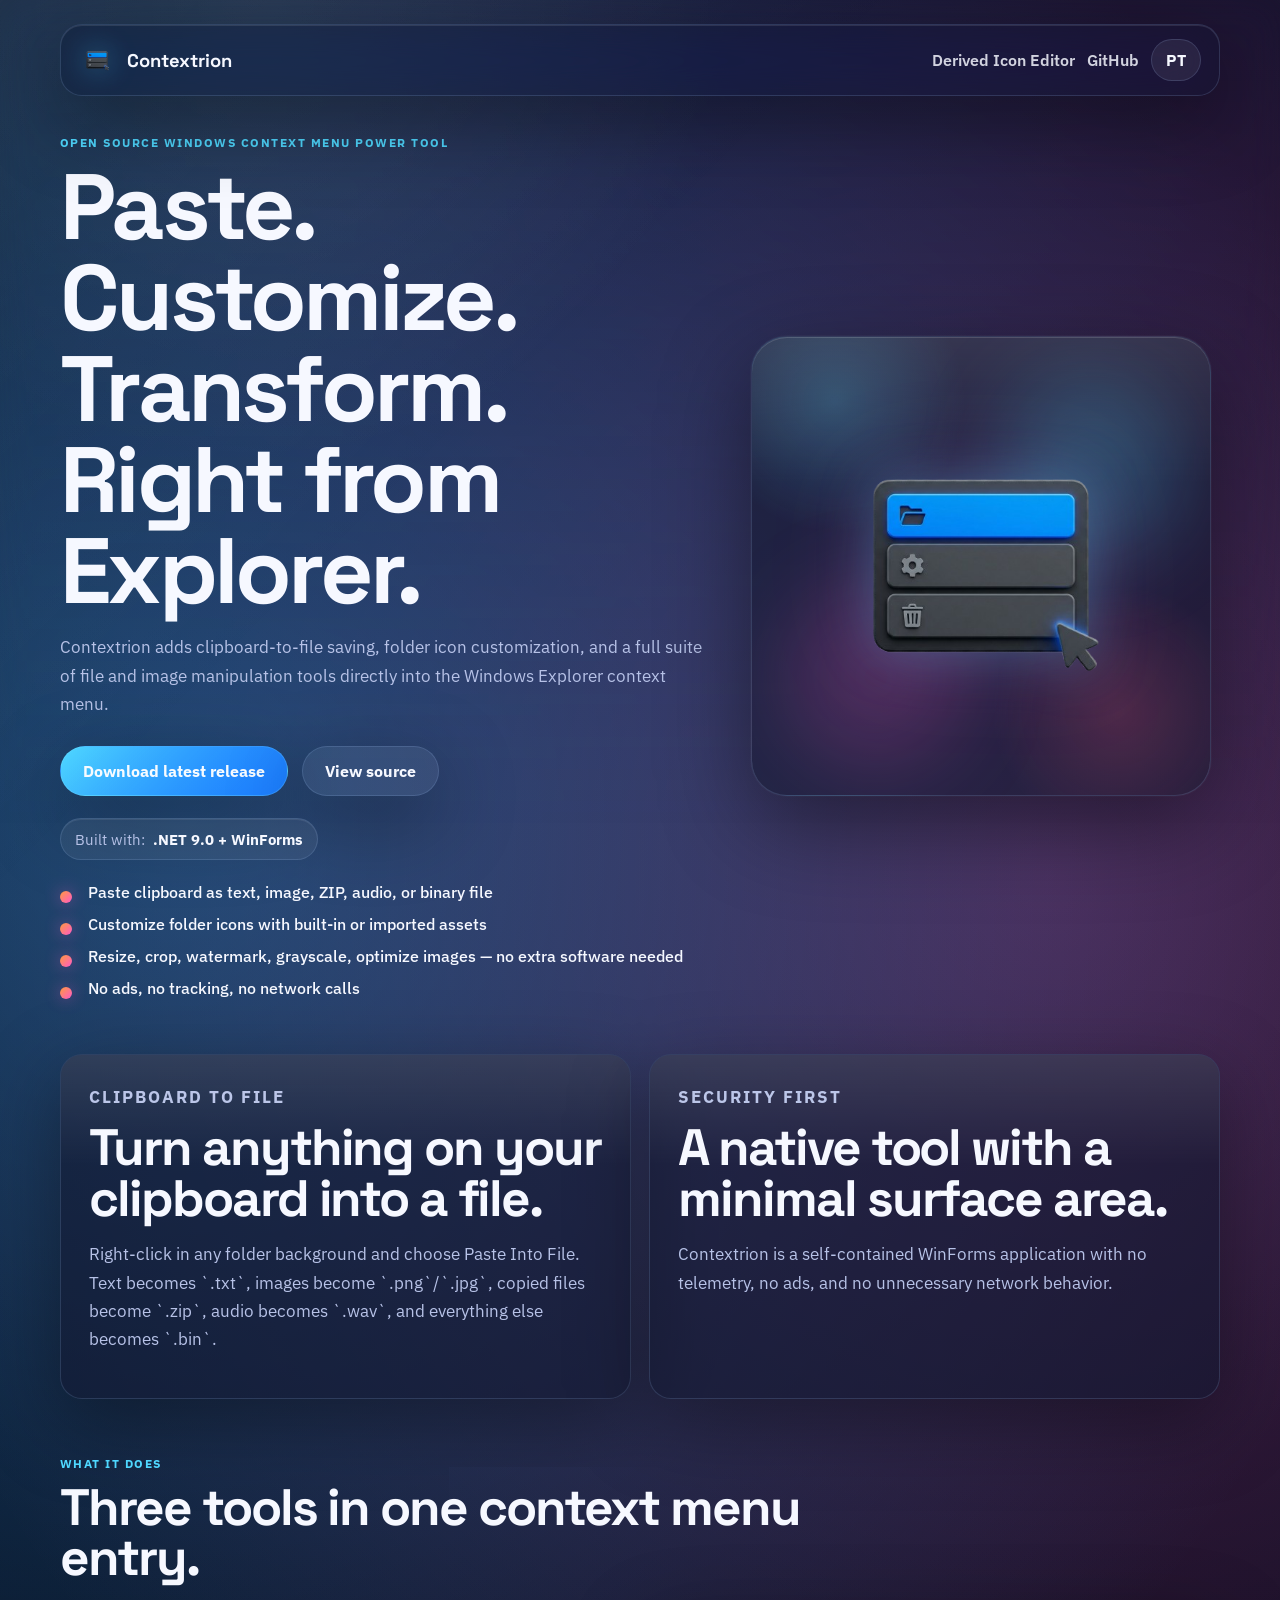
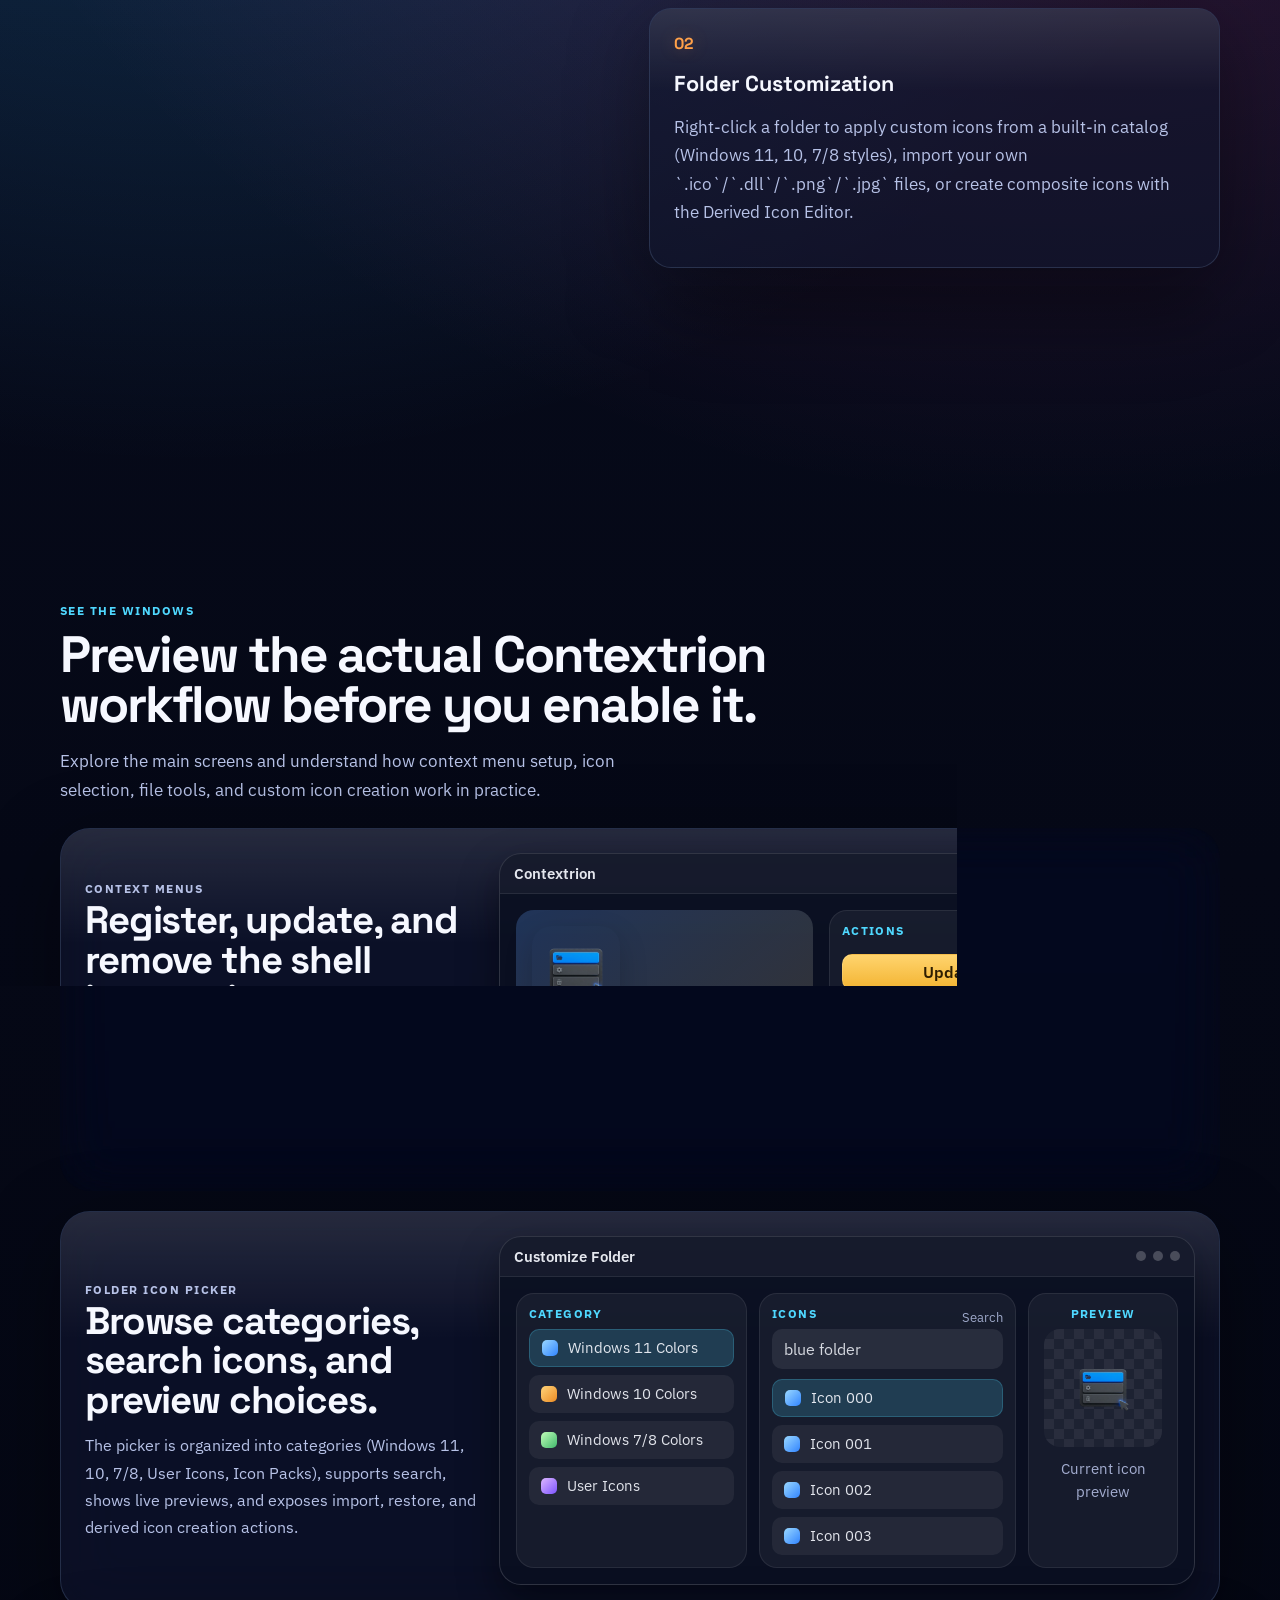
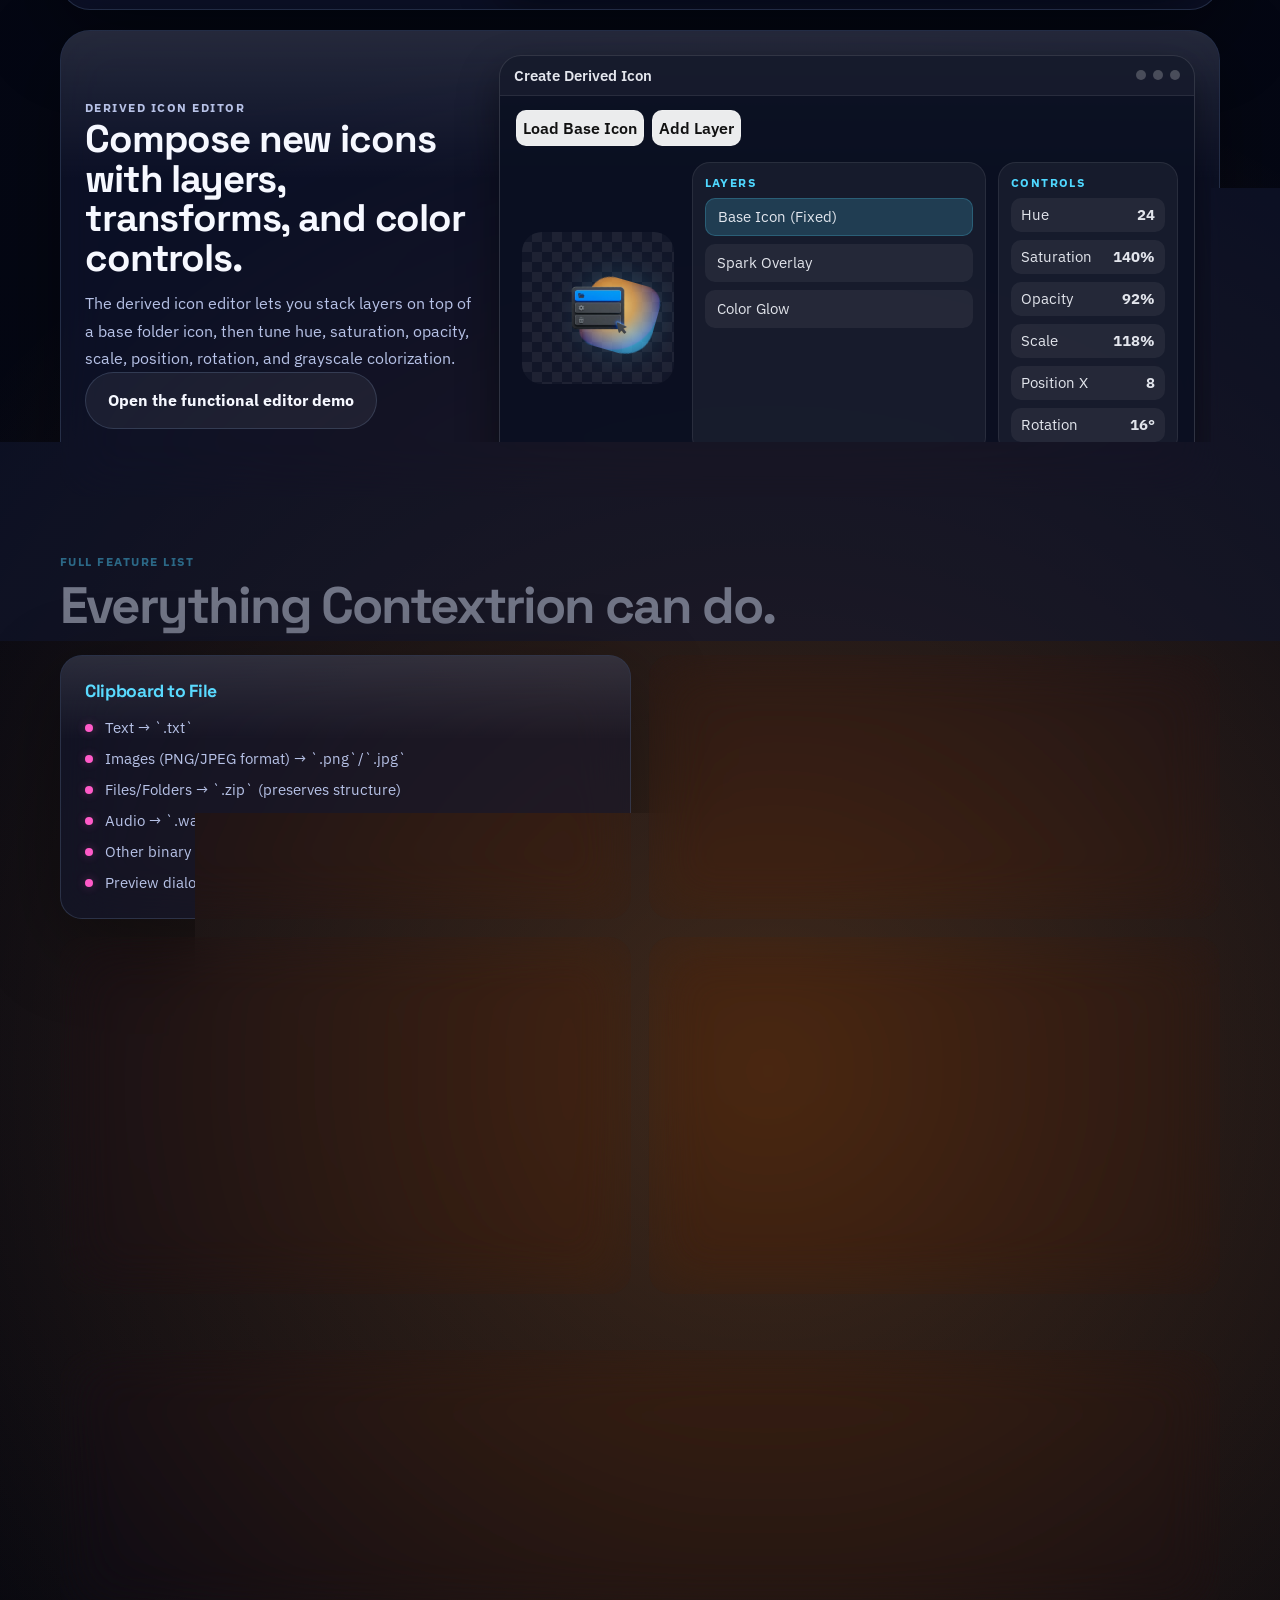
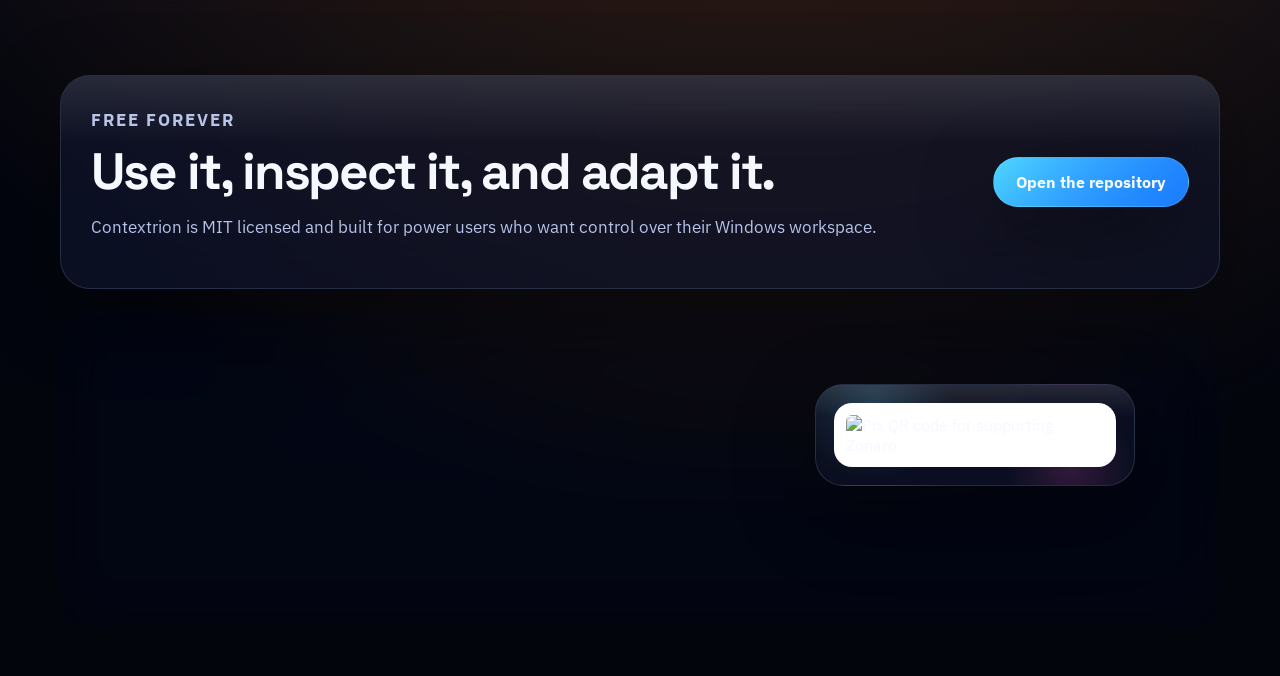
==== commit a02aeda6: "-" ====
--- a/docs/index.html
+++ b/docs/index.html
@@ -1,17 +1,14 @@
 <!DOCTYPE html>
 <html lang="en">
+
 <head>
   <meta charset="UTF-8">
   <meta name="viewport" content="width=device-width, initial-scale=1.0">
   <title>Contextrion | Clipboard to File, Folder Icons, and File Tools for Windows</title>
-  <meta
-    name="description"
-    content="Contextrion is a free open source Windows app that saves clipboard content as files, customizes folder icons, and provides integrated file and image manipulation tools via the Explorer context menu."
-  >
-  <meta
-    name="keywords"
-    content="Contextrion, clipboard to file, Windows context menu, folder icon changer, image tools, resize, crop, watermark, Windows customization, paste into file, personalizar pastas, ícones de pasta, ferramentas de imagem"
-  >
+  <meta name="description"
+    content="Contextrion is a free open source Windows app that saves clipboard content as files, customizes folder icons, and provides integrated file and image manipulation tools via the Explorer context menu.">
+  <meta name="keywords"
+    content="Contextrion, clipboard to file, Windows context menu, folder icon changer, image tools, resize, crop, watermark, Windows customization, paste into file, personalizar pastas, ícones de pasta, ferramentas de imagem">
   <meta name="robots" content="index, follow">
   <meta name="author" content="Zonaro">
   <meta name="application-name" content="Contextrion">
@@ -19,27 +16,22 @@
   <meta property="og:type" content="website">
   <meta property="og:site_name" content="Contextrion">
   <meta property="og:title" content="Contextrion | Clipboard to File, Folder Icons, and File Tools for Windows">
-  <meta
-    property="og:description"
-    content="Free open source Windows tool: save clipboard as files, customize folder icons, and access image/file manipulation tools directly from the Explorer context menu."
-  >
+  <meta property="og:description"
+    content="Free open source Windows tool: save clipboard as files, customize folder icons, and access image/file manipulation tools directly from the Explorer context menu.">
   <meta property="og:image" content="icon.png">
   <meta property="og:image:alt" content="Contextrion application icon">
   <meta property="og:locale" content="en_US">
   <meta property="og:locale:alternate" content="pt_BR">
   <meta name="twitter:card" content="summary">
   <meta name="twitter:title" content="Contextrion | Clipboard to File, Folder Icons, and File Tools for Windows">
-  <meta
-    name="twitter:description"
-    content="Free open source Windows tool: save clipboard as files, customize folder icons, and access image/file manipulation tools directly from the Explorer context menu."
-  >
+  <meta name="twitter:description"
+    content="Free open source Windows tool: save clipboard as files, customize folder icons, and access image/file manipulation tools directly from the Explorer context menu.">
   <meta name="twitter:image" content="icon.png">
   <link rel="preconnect" href="https://fonts.googleapis.com">
   <link rel="preconnect" href="https://fonts.gstatic.com" crossorigin>
   <link
     href="https://fonts.googleapis.com/css2?family=Space+Grotesk:wght@400;500;700&family=IBM+Plex+Sans:wght@400;500;600&display=swap"
-    rel="stylesheet"
-  >
+    rel="stylesheet">
   <link rel="icon" type="image/x-icon" href="icon.ico">
   <link rel="icon" type="image/png" href="icon.png">
   <script type="application/ld+json">
@@ -63,6 +55,7 @@
   </script>
   <link rel="stylesheet" href="styles.css">
 </head>
+
 <body>
   <div class="page-shell">
     <header class="topbar">
@@ -71,18 +64,9 @@
         <span class="brand-text">Contextrion</span>
       </a>
       <div class="topbar-actions">
-        <a
-          class="ghost-link"
-          href="forms/editor.html"
-          data-i18n="navEditor"
-        >Derived Icon Editor</a>
-        <a
-          class="ghost-link"
-          href="https://github.com/zonaro/Contextrion"
-          target="_blank"
-          rel="noreferrer"
-          data-i18n="navGithub"
-        >GitHub</a>
+        <a class="ghost-link" href="forms/editor.html" data-i18n="navEditor">Derived Icon Editor</a>
+        <a class="ghost-link" href="https://github.com/zonaro/Contextrion" target="_blank" rel="noreferrer"
+          data-i18n="navGithub">GitHub</a>
         <button class="language-switch" id="language-switch" type="button" aria-live="polite">
           <span data-i18n="languageButton">PT</span>
         </button>
@@ -95,23 +79,14 @@
           <p class="eyebrow" data-i18n="eyebrow">Open source Windows context menu power tool</p>
           <h1 data-i18n="heroTitle">Paste. Customize. Transform. Right from Explorer.</h1>
           <p class="hero-text" data-i18n="heroText">
-            Contextrion adds clipboard-to-file saving, folder icon customization, and a full suite of file and image manipulation tools directly into the Windows Explorer context menu.
+            Contextrion adds clipboard-to-file saving, folder icon customization, and a full suite of file and image
+            manipulation tools directly into the Windows Explorer context menu.
           </p>
           <div class="hero-actions">
-            <a
-              class="button button-primary"
-              href="/publish.html"
-              target="_blank"
-              rel="noreferrer"
-              data-i18n="downloadCta"
-            >Download latest release</a>
-            <a
-              class="button button-secondary"
-              href="https://github.com/zonaro/Contextrion"
-              target="_blank"
-              rel="noreferrer"
-              data-i18n="sourceCta"
-            >View source</a>
+            <a class="button button-primary" href="/Contextrion/Contextrion.application" target="_blank"
+              rel="noreferrer" data-i18n="downloadCta">Download latest release</a>
+            <a class="button button-secondary" href="https://github.com/zonaro/Contextrion" target="_blank"
+              rel="noreferrer" data-i18n="sourceCta">View source</a>
           </div>
           <p class="version-badge">
             <span data-i18n="versionLabel">Built with:</span>
@@ -120,18 +95,15 @@
           <ul class="hero-points">
             <li data-i18n="heroPoint1">Paste clipboard as text, image, ZIP, audio, or binary file</li>
             <li data-i18n="heroPoint2">Customize folder icons with built-in or imported assets</li>
-            <li data-i18n="heroPoint3">Resize, crop, watermark, grayscale, optimize images — no extra software needed</li>
+            <li data-i18n="heroPoint3">Resize, crop, watermark, grayscale, optimize images — no extra software needed
+            </li>
             <li data-i18n="heroPoint4">No ads, no tracking, no network calls</li>
           </ul>
         </div>
 
         <div class="hero-visual">
           <div class="visual-card">
-            <img
-              src="icon.png"
-              alt="Contextrion application icon"
-              data-i18n-alt="heroImageAlt"
-            >
+            <img src="icon.png" alt="Contextrion application icon" data-i18n-alt="heroImageAlt">
             <div class="visual-glow visual-glow-a"></div>
             <div class="visual-glow visual-glow-b"></div>
           </div>
@@ -143,14 +115,16 @@
           <p class="card-kicker" data-i18n="clipboardKicker">Clipboard to File</p>
           <h2 data-i18n="clipboardTitle">Turn anything on your clipboard into a file.</h2>
           <p data-i18n="clipboardText">
-            Right-click in any folder background and choose Paste Into File. Text becomes `.txt`, images become `.png`/`.jpg`, copied files become `.zip`, audio becomes `.wav`, and everything else becomes `.bin`.
+            Right-click in any folder background and choose Paste Into File. Text becomes `.txt`, images become
+            `.png`/`.jpg`, copied files become `.zip`, audio becomes `.wav`, and everything else becomes `.bin`.
           </p>
         </article>
         <article class="info-card">
           <p class="card-kicker" data-i18n="securityKicker">Security first</p>
           <h2 data-i18n="securityTitle">A native tool with a minimal surface area.</h2>
           <p data-i18n="securityText">
-            Contextrion is a self-contained WinForms application with no telemetry, no ads, and no unnecessary network behavior.
+            Contextrion is a self-contained WinForms application with no telemetry, no ads, and no unnecessary network
+            behavior.
           </p>
         </article>
       </section>
@@ -165,28 +139,33 @@
             <span class="feature-number">01</span>
             <h3 data-i18n="feature1Title">Paste Into File</h3>
             <p data-i18n="feature1Text">
-              Save clipboard content as a file directly from the Explorer background. Supports text, images (PNG/JPEG format detection), file/folder ZIP archives, audio, and binary data with a preview dialog.
+              Save clipboard content as a file directly from the Explorer background. Supports text, images (PNG/JPEG
+              format detection), file/folder ZIP archives, audio, and binary data with a preview dialog.
             </p>
           </article>
           <article class="feature-item">
             <span class="feature-number">02</span>
             <h3 data-i18n="feature2Title">Folder Customization</h3>
             <p data-i18n="feature2Text">
-              Right-click a folder to apply custom icons from a built-in catalog (Windows 11, 10, 7/8 styles), import your own `.ico`/`.dll`/`.png`/`.jpg` files, or create composite icons with the Derived Icon Editor.
+              Right-click a folder to apply custom icons from a built-in catalog (Windows 11, 10, 7/8 styles), import
+              your own `.ico`/`.dll`/`.png`/`.jpg` files, or create composite icons with the Derived Icon Editor.
             </p>
           </article>
           <article class="feature-item">
             <span class="feature-number">03</span>
             <h3 data-i18n="feature3Title">File and Image Tools</h3>
             <p data-i18n="feature3Text">
-              Apply transformations to selected files directly from the context menu: grayscale, resize, crop, circle crop, watermark, invert colors, clean metadata, optimize for web, minify JS/CSS, rename to URL, enumerate, combine images, and more.
+              Apply transformations to selected files directly from the context menu: grayscale, resize, crop, circle
+              crop, watermark, invert colors, clean metadata, optimize for web, minify JS/CSS, rename to URL, enumerate,
+              combine images, and more.
             </p>
           </article>
           <article class="feature-item">
             <span class="feature-number">04</span>
             <h3 data-i18n="feature4Title">Derived Icon Editor</h3>
             <p data-i18n="feature4Text">
-              Compose composite icons by layering images with opacity, scale, offset, rotation, and color controls. Available as a web demo and integrated into the app.
+              Compose composite icons by layering images with opacity, scale, offset, rotation, and color controls.
+              Available as a web demo and integrated into the app.
             </p>
           </article>
         </div>
@@ -197,17 +176,19 @@
           <p class="eyebrow" data-i18n="showcaseEyebrow">See the windows</p>
           <h2 data-i18n="showcaseTitle">Preview the actual Contextrion workflow before you install it.</h2>
           <p class="showcase-intro" data-i18n="showcaseText">
-            Explore the main screens and understand how installation, icon selection, file tools, and custom icon creation work in practice.
+            Explore the main screens and understand how installation, icon selection, file tools, and custom icon
+            creation work in practice.
           </p>
         </div>
 
         <div class="showcase-grid">
           <article class="demo-card">
             <div class="demo-copy">
-              <p class="card-kicker" data-i18n="installerKicker">Installer</p>
-              <h3 data-i18n="installerTitle">Install, update, and manage the shell integration.</h3>
+              <p class="card-kicker" data-i18n="installerKicker">Context menus</p>
+              <h3 data-i18n="installerTitle">Register, update, and remove the shell integration.</h3>
               <p data-i18n="installerText">
-                The native installer window keeps all maintenance actions in one place: install or uninstall, open assets, import icons, and legacy registry cleanup.
+                The native management window keeps shell integration maintenance in one place: update context menus,
+                remove context menus, open assets, import icons, and clean legacy registry entries.
               </p>
             </div>
             <div class="demo-window installer-demo" aria-label="Installer window preview">
@@ -218,13 +199,14 @@
               <div class="installer-demo-body">
                 <div class="installer-demo-hero">
                   <img src="icon.png" alt="Contextrion icon" data-i18n-alt="installerIconAlt">
-                  <h4>Install / Uninstall</h4>
-                  <p data-i18n="installerDemoCaption">Install Contextrion to enable context menu integration for clipboard-to-file, folder icons, and file tools.</p>
+                  <h4>Context Menus</h4>
+                  <p data-i18n="installerDemoCaption">Register the context menus to enable clipboard-to-file, folder
+                    icons, and file tools from Explorer.</p>
                 </div>
                 <div class="installer-demo-actions">
                   <span class="demo-panel-title" data-i18n="actionsLabel">Actions</span>
-                  <button class="demo-button demo-button-primary">Install / Update</button>
-                  <button class="demo-button">Uninstall</button>
+                  <button class="demo-button demo-button-primary">Update Context Menu</button>
+                  <button class="demo-button">Remove Context Menus</button>
                   <button class="demo-button">Open Assets</button>
                   <button class="demo-button">Import Icons</button>
                 </div>
@@ -237,7 +219,8 @@
               <p class="card-kicker" data-i18n="pickerKicker">Folder Icon Picker</p>
               <h3 data-i18n="pickerTitle">Browse categories, search icons, and preview choices.</h3>
               <p data-i18n="pickerText">
-                The picker is organized into categories (Windows 11, 10, 7/8, User Icons, Icon Packs), supports search, shows live previews, and exposes import, restore, and derived icon creation actions.
+                The picker is organized into categories (Windows 11, 10, 7/8, User Icons, Icon Packs), supports search,
+                shows live previews, and exposes import, restore, and derived icon creation actions.
               </p>
             </div>
             <div class="demo-window picker-demo" aria-label="Icon picker window preview">
@@ -284,10 +267,12 @@
               <p class="card-kicker" data-i18n="editorKicker">Derived Icon Editor</p>
               <h3 data-i18n="editorTitle">Compose new icons with layers, transforms, and color controls.</h3>
               <p data-i18n="editorText">
-                The derived icon editor lets you stack layers on top of a base folder icon, then tune hue, saturation, opacity, scale, position, rotation, and grayscale colorization.
+                The derived icon editor lets you stack layers on top of a base folder icon, then tune hue, saturation,
+                opacity, scale, position, rotation, and grayscale colorization.
               </p>
               <p class="demo-link-row">
-                <a class="button button-secondary demo-link-button" href="forms/editor.html" data-i18n="editorOpenLink">Open the functional editor demo</a>
+                <a class="button button-secondary demo-link-button" href="forms/editor.html"
+                  data-i18n="editorOpenLink">Open the functional editor demo</a>
               </p>
             </div>
             <div class="demo-window editor-demo" aria-label="Derived icon editor preview">
@@ -393,7 +378,7 @@
         </div>
         <ol class="steps-list">
           <li data-i18n="step1">Download the latest release from GitHub.</li>
-          <li data-i18n="step2">Run the app and click Install (requires admin via UAC).</li>
+          <li data-i18n="step2">Run the app and click Install Context Menu.</li>
           <li data-i18n="step3">Right-click in a folder or on a file to access all tools.</li>
         </ol>
       </section>
@@ -406,13 +391,8 @@
             Contextrion is MIT licensed and built for power users who want control over their Windows workspace.
           </p>
         </div>
-        <a
-          class="button button-primary"
-          href="https://github.com/zonaro/Contextrion"
-          target="_blank"
-          rel="noreferrer"
-          data-i18n="ctaButton"
-        >Open the repository</a>
+        <a class="button button-primary" href="https://github.com/zonaro/Contextrion" target="_blank" rel="noreferrer"
+          data-i18n="ctaButton">Open the repository</a>
       </section>
 
       <section class="support-panel" aria-labelledby="support-title">
@@ -420,7 +400,8 @@
           <p class="eyebrow" data-i18n="supportEyebrow">Support the developer</p>
           <h2 id="support-title" data-i18n="supportTitle">Help keep Contextrion alive.</h2>
           <p class="support-text" data-i18n="supportText">
-            Zonaro is an independent developer maintaining Contextrion on their own, and any amount can help with the project's ongoing maintenance.
+            Zonaro is an independent developer maintaining Contextrion on their own, and any amount can help with the
+            project's ongoing maintenance.
           </p>
           <p class="support-keyline">
             <span data-i18n="supportKeyLabel">Pix key</span>
@@ -429,12 +410,8 @@
         </div>
         <div class="support-qr-card">
           <div class="support-qr-frame">
-            <img
-              id="pix-qr-image"
-              class="support-qr-image"
-              alt="Pix QR code for supporting Zonaro"
-              data-i18n-alt="supportQrAlt"
-            >
+            <img id="pix-qr-image" class="support-qr-image" alt="Pix QR code for supporting Zonaro"
+              data-i18n-alt="supportQrAlt">
           </div>
           <p class="support-qr-caption" data-i18n="supportQrCaption">
             Scan the QR code with your banking app to send support via Pix.
@@ -446,4 +423,5 @@
 
   <script src="script.js"></script>
 </body>
-</html>
+
+</html>
